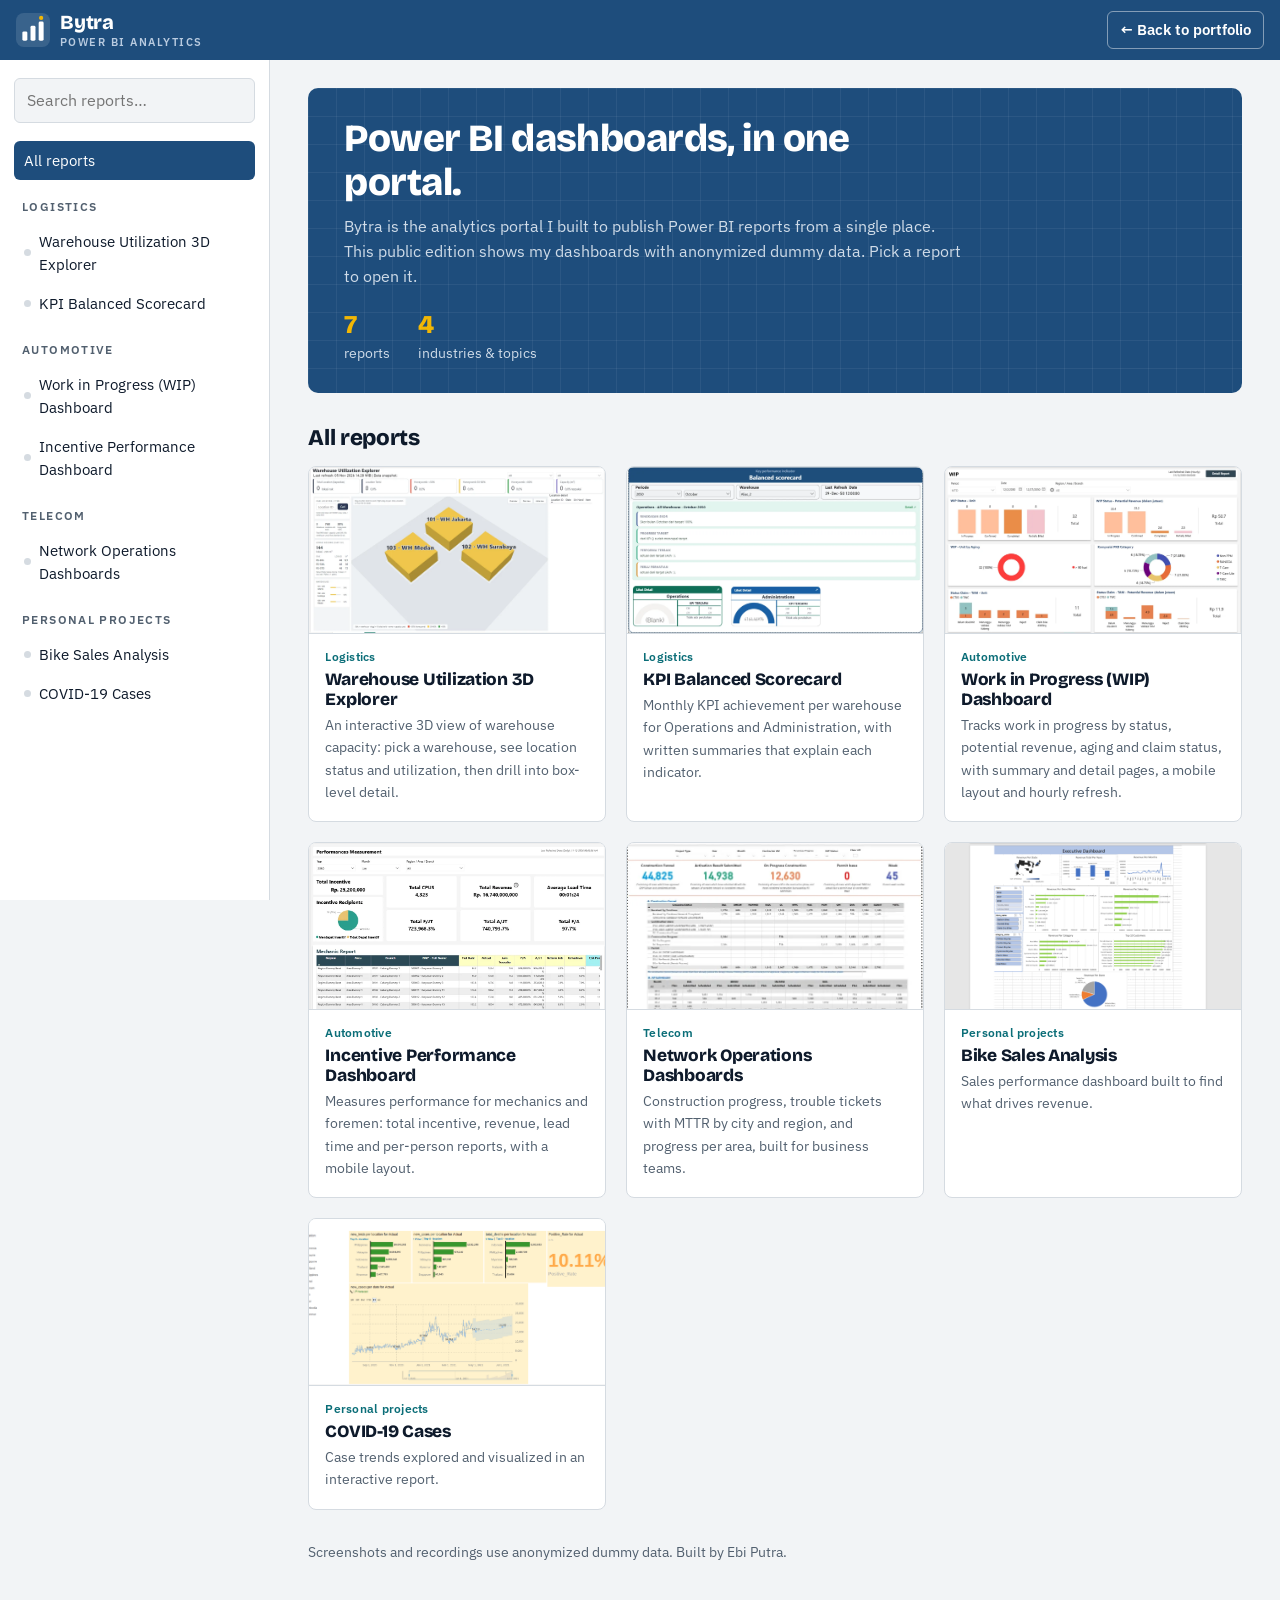
==== portal/index.html @ 628c8046 "Add Bytra Power BI Portal page and link it from the portfolio Static report portal at portal/ with a" ====
<!doctype html>
<html lang="en">
<head>
<meta charset="utf-8">
<meta name="viewport" content="width=device-width, initial-scale=1">
<title>Bytra – Power BI Portal</title>
<meta name="description" content="Bytra: a Power BI analytics portal with Ebi Putra's dashboards in one place.">
<link rel="canonical" href="https://ebiputra17.github.io/bytra17/portal/">
<meta property="og:type" content="website">
<meta property="og:title" content="Bytra – Power BI Portal by Ebi Putra">
<meta property="og:description" content="Browse Power BI dashboards: logistics, automotive, telecom and personal analysis projects.">
<meta property="og:url" content="https://ebiputra17.github.io/bytra17/portal/">
<meta property="og:image" content="https://ebiputra17.github.io/bytra17/assets/work/kag-whs-explorer.webp">
<link rel="icon" type="image/svg+xml" href="favicon.svg">
<link rel="preconnect" href="https://fonts.googleapis.com">
<link rel="preconnect" href="https://fonts.gstatic.com" crossorigin>
<link href="https://fonts.googleapis.com/css2?family=Bricolage+Grotesque:opsz,wght@12..96,600;12..96,800&family=IBM+Plex+Sans:wght@400;500;600&display=swap" rel="stylesheet">
<style>
:root{
  --navy:#1e4d7c; --navy-d:#163a5e; --gold:#f2b705;
  --bg:#F2F4F6; --surface:#fff; --ink:#0E1A2B; --muted:#52606F; --line:#D5DBE1; --teal:#0B6E78;
  --display:"Bricolage Grotesque","Segoe UI",Arial,sans-serif;
  --body:"IBM Plex Sans","Segoe UI",Arial,sans-serif;
}
*{box-sizing:border-box;margin:0}
body{background:var(--bg);color:var(--ink);font:400 16px/1.55 var(--body);-webkit-font-smoothing:antialiased}
a{color:inherit}
button{font:inherit;color:inherit}
:focus-visible{outline:3px solid var(--gold);outline-offset:2px}
h1,h2,h3{font-family:var(--display);line-height:1.15;letter-spacing:-.015em}

/* top bar */
.top{position:sticky;top:0;z-index:10;background:var(--navy);color:#fff;height:60px;display:flex;align-items:center;gap:12px;padding:0 16px}
.brand{display:flex;align-items:center;gap:10px;text-decoration:none}
.brand svg{width:34px;height:34px;flex:none}
.brand b{font:800 1.25rem var(--display);letter-spacing:-.01em}
.brand small{display:block;font-size:.66rem;letter-spacing:.14em;color:#b9cbe0;font-weight:600;margin-top:-2px}
.top .sp{flex:1}
.top a.back{color:#fff;text-decoration:none;font-weight:600;font-size:.92rem;padding:7px 12px;border:1.5px solid rgba(255,255,255,.45);border-radius:6px;white-space:nowrap}
.top a.back:hover{background:#fff;color:var(--navy)}
.menu{display:none;background:none;border:1.5px solid rgba(255,255,255,.45);border-radius:6px;padding:6px 10px;cursor:pointer;color:#fff}

/* layout */
.app{display:grid;grid-template-columns:270px 1fr;min-height:calc(100vh - 60px)}
aside{background:var(--surface);border-right:1px solid var(--line);padding:18px 14px;position:sticky;top:60px;height:calc(100vh - 60px);overflow:auto}
.search{width:100%;padding:9px 12px;border:1px solid var(--line);border-radius:6px;font:inherit;background:var(--bg)}
.search:focus{outline:2px solid var(--navy);outline-offset:0;background:#fff}
.group{margin-top:18px}
.group h4{font-size:.72rem;letter-spacing:.12em;text-transform:uppercase;color:var(--muted);font-weight:600;margin:0 8px 6px}
.nav-item{display:flex;align-items:center;gap:8px;width:100%;text-align:left;background:none;border:0;border-radius:6px;padding:8px 10px;cursor:pointer;font-size:.93rem;text-decoration:none}
.nav-item:hover{background:var(--bg)}
.nav-item[aria-current="page"]{background:var(--navy);color:#fff}
.nav-item .dot{width:7px;height:7px;border-radius:50%;background:var(--line);flex:none}
.nav-item .dot.live{background:var(--gold)}
.nav-item[aria-current="page"] .dot{background:var(--gold)}
.empty-list{color:var(--muted);font-size:.9rem;padding:12px 8px}
main{padding:28px clamp(16px,3vw,40px) 56px;min-width:0}

/* home */
.intro{background:var(--navy);color:#fff;border-radius:10px;padding:28px clamp(20px,3vw,36px);position:relative;overflow:hidden}
.intro::after{content:"";position:absolute;inset:0;background-image:linear-gradient(rgba(255,255,255,.06) 1px,transparent 1px),linear-gradient(90deg,rgba(255,255,255,.06) 1px,transparent 1px);background-size:28px 28px;pointer-events:none}
.intro h1{font-size:clamp(1.7rem,3.6vw,2.4rem);font-weight:800;max-width:22ch;position:relative}
.intro p{color:#cfdbe8;max-width:62ch;margin-top:10px;position:relative}
.stats{display:flex;gap:28px;flex-wrap:wrap;margin-top:20px;position:relative}
.stats strong{display:block;font:800 1.6rem var(--display);color:var(--gold)}
.stats span{font-size:.85rem;color:#cfdbe8}
.bar{display:flex;align-items:baseline;justify-content:space-between;gap:12px;margin:32px 0 16px;flex-wrap:wrap}
.bar h2{font-size:1.4rem;font-weight:800}
.bar span{color:var(--muted);font-size:.92rem}
.cards{display:grid;grid-template-columns:repeat(auto-fill,minmax(260px,1fr));gap:20px}
.card{background:var(--surface);border:1px solid var(--line);border-radius:8px;overflow:hidden;display:flex;flex-direction:column;text-decoration:none;transition:border-color .15s,transform .15s}
.card:hover{border-color:var(--navy);transform:translateY(-2px)}
.card img{width:100%;aspect-ratio:16/9;object-fit:cover;object-position:top;border-bottom:1px solid var(--line);background:var(--bg)}
.card div{padding:14px 16px 18px;display:flex;flex-direction:column;gap:4px}
.card h3{font-size:1.08rem;font-weight:800}
.card p{color:var(--muted);font-size:.9rem}
.chip{display:inline-flex;align-items:center;gap:6px;font-size:.75rem;font-weight:600;color:var(--teal);letter-spacing:.02em}
.chip.live::before{content:"";width:7px;height:7px;border-radius:50%;background:var(--gold)}

/* report view */
.crumb{font-size:.88rem;color:var(--muted);margin-bottom:10px}
.crumb a{color:var(--navy);font-weight:600;text-decoration:none}
.crumb a:hover{text-decoration:underline}
.head{display:flex;justify-content:space-between;gap:16px;align-items:flex-start;flex-wrap:wrap}
.head h1{font-size:clamp(1.6rem,3.2vw,2.2rem);font-weight:800}
.head p{color:var(--muted);max-width:70ch;margin-top:6px}
.badge{font-size:.78rem;font-weight:600;padding:5px 10px;border-radius:99px;background:#e6edf5;color:var(--navy);white-space:nowrap}
.badge.live{background:#fff4d1;color:#7a5b00}
.viewer{margin-top:20px;background:var(--surface);border:1.5px solid var(--ink);border-radius:8px;overflow:hidden}
.viewer .stage{aspect-ratio:16/9;background:#0b1624;display:block;width:100%}
.viewer iframe{border:0;width:100%;height:100%;display:block}
.viewer video{width:100%;height:100%;display:block;background:#000}
.viewer .shot{padding:0;border:0;width:100%;height:100%;cursor:zoom-in;background:var(--surface)}
.viewer .shot img{width:100%;height:100%;object-fit:contain;display:block}
.strip{display:flex;gap:8px;padding:10px;border-top:1px solid var(--line);overflow-x:auto;background:var(--bg)}
.strip button{flex:none;padding:0;border:2px solid transparent;border-radius:6px;background:var(--surface);cursor:pointer;overflow:hidden;display:flex;align-items:center;justify-content:center}
.strip button[aria-pressed="true"]{border-color:var(--navy)}
.strip img{display:block;height:58px;width:auto;max-width:130px;object-fit:cover}
.strip .play{height:58px;width:96px;font-size:.78rem;font-weight:600;color:#fff;background:var(--navy)}
.meta{display:grid;grid-template-columns:repeat(auto-fit,minmax(220px,1fr));gap:16px;margin-top:20px}
.meta div{background:var(--surface);border:1px solid var(--line);border-radius:8px;padding:14px 16px}
.meta dt{font-size:.72rem;letter-spacing:.12em;text-transform:uppercase;color:var(--muted);font-weight:600}
.meta dd{margin:4px 0 0}
.points{margin-top:20px;background:var(--surface);border:1px solid var(--line);border-radius:8px;padding:16px 20px}
.points h3{font-size:1rem;font-weight:800;margin-bottom:6px}
.points ul{padding-left:18px;color:var(--muted)}
.points li+li{margin-top:4px}
.pager{display:flex;justify-content:space-between;gap:12px;margin-top:28px;flex-wrap:wrap}
.pager a{font-weight:600;text-decoration:none;color:var(--navy);padding:9px 14px;border:1.5px solid var(--navy);border-radius:6px}
.pager a:hover{background:var(--navy);color:#fff}
.note{margin-top:32px;font-size:.85rem;color:var(--muted)}

dialog{border:0;background:transparent;padding:0;max-width:none;max-height:none}
dialog::backdrop{background:rgba(14,26,43,.88)}
dialog img{display:block;max-width:94vw;max-height:92vh;border-radius:6px;background:#fff;cursor:zoom-out}

@media(max-width:860px){
  .menu{display:inline-block}
  .app{grid-template-columns:1fr}
  aside{position:fixed;top:60px;left:0;bottom:0;width:min(300px,86vw);height:auto;z-index:9;transform:translateX(-100%);transition:transform .2s;box-shadow:0 10px 30px rgba(0,0,0,.2)}
  body.open aside{transform:none}
  .top a.back span{display:none}
}
@media(prefers-reduced-motion:reduce){*{transition:none!important}}
</style>
</head>
<body>

<header class="top">
  <button class="menu" type="button" aria-controls="sidebar" aria-expanded="false" aria-label="Show report list">☰</button>
  <a class="brand" href="#">
    <svg viewBox="0 0 48 48" aria-hidden="true"><rect width="48" height="48" rx="11" fill="#fff" fill-opacity=".12"/><g fill="#fff"><rect x="9" y="26" width="7" height="13" rx="2"/><rect x="20.5" y="18" width="7" height="21" rx="2"/><rect x="32" y="12" width="7" height="27" rx="2"/></g><circle cx="35.5" cy="7" r="3" fill="#f2b705"/></svg>
    <span><b>Bytra</b><small>POWER BI ANALYTICS</small></span>
  </a>
  <div class="sp"></div>
  <a class="back" href="../">← <span>Back to </span>portfolio</a>
</header>

<div class="app">
  <aside id="sidebar" aria-label="Reports">
    <input class="search" type="search" placeholder="Search reports…" aria-label="Search reports">
    <div id="nav"></div>
  </aside>
  <main id="main" tabindex="-1"></main>
</div>

<dialog id="lb"><img alt=""></dialog>

<script>
/*
  Report list. To add a report: copy one object and fill it in.
  - embedUrl: the "Publish to web" link from Power BI (File > Embed report > Publish to web).
    If it is filled in, the live interactive report is shown. If it is empty, screenshots/video are shown.
    Only publish reports that use dummy or public data: Publish to web makes the report public.
  - video / images: paths relative to this page.
*/
var REPORTS = [
  {
    id: "warehouse-3d",
    title: "Warehouse Utilization 3D Explorer",
    category: "Logistics",
    summary: "An interactive 3D view of warehouse capacity: pick a warehouse, see location status and utilization, then drill into box-level detail.",
    points: ["3D rack and bin map coloured by utilization", "Drill-through from warehouse to location to box", "Used daily by warehouse supervisors"],
    sources: "Online spreadsheets, SQL Server, SAP, text files, GP",
    etl: "SSIS, M Query, Python, Dataflow, Microsoft Fabric",
    visual: "Power BI, embedded in a web portal",
    embedUrl: "",
    video: "../assets/work/kag-whs.mp4",
    images: ["../assets/work/kag-whs-explorer.webp", "../assets/work/kag-whs-detail.webp"]
  },
  {
    id: "kpi-scorecard",
    title: "KPI Balanced Scorecard",
    category: "Logistics",
    summary: "Monthly KPI achievement per warehouse for Operations and Administration, with written summaries that explain each indicator.",
    points: ["Scorecard per warehouse and department", "Narrative pages that explain every KPI", "Monthly trend versus target"],
    sources: "Online spreadsheets, SQL Server, SAP, text files, GP",
    etl: "SSIS, M Query, Python, Dataflow, Microsoft Fabric",
    visual: "Power BI, embedded in a web portal",
    embedUrl: "",
    video: "",
    images: ["../assets/work/kag-kpi-home.webp", "../assets/work/kag-kpi-summary.webp", "../assets/work/kag-kpi-narrative-1.webp", "../assets/work/kag-kpi-narrative-2.webp"]
  },
  {
    id: "wip-dashboard",
    title: "Work in Progress (WIP) Dashboard",
    category: "Automotive",
    summary: "Tracks work in progress by status, potential revenue, aging and claim status, with summary and detail pages, a mobile layout and hourly refresh.",
    points: ["Aging buckets and claim status", "Potential revenue per branch", "Separate mobile layout, hourly refresh"],
    sources: "Online spreadsheets, SQL Server, SAP",
    etl: "SSIS, M Query, Python",
    visual: "Power BI, embedded in a web page",
    embedUrl: "",
    video: "../assets/work/astra-wip.mp4",
    images: ["../assets/work/astra-wip-summary.webp", "../assets/work/astra-wip-detail.webp", "../assets/work/astra-wip-mobile-summary.webp", "../assets/work/astra-wip-mobile-detail.webp"]
  },
  {
    id: "incentive-performance",
    title: "Incentive Performance Dashboard",
    category: "Automotive",
    summary: "Measures performance for mechanics and foremen: total incentive, revenue, lead time and per-person reports, with a mobile layout.",
    points: ["Incentive and revenue per mechanic", "Lead time analysis", "Per-person report pages"],
    sources: "Online spreadsheets, SQL Server, SAP",
    etl: "SSIS, M Query, Python",
    visual: "Power BI, embedded in a web page",
    embedUrl: "",
    video: "../assets/work/astra-incentive.mp4",
    images: ["../assets/work/astra-incentive-main.webp", "../assets/work/astra-incentive-detail.webp", "../assets/work/astra-incentive-mobile.webp"]
  },
  {
    id: "network-operations",
    title: "Network Operations Dashboards",
    category: "Telecom",
    summary: "Construction progress, trouble tickets with MTTR by city and region, and progress per area, built for business teams.",
    points: ["Construction progress tracking", "Trouble tickets and MTTR by city and region", "Progress detail per area"],
    sources: "Online spreadsheets, SQL Server",
    etl: "SSIS, M Query",
    visual: "Power BI, embedded in a web page",
    embedUrl: "",
    video: "../assets/work/ln-dashboards.mp4",
    images: ["../assets/work/ln-construction.webp", "../assets/work/ln-trouble-ticket.webp", "../assets/work/ln-detail-area.webp"]
  },
  {
    id: "bike-sales",
    title: "Bike Sales Analysis",
    category: "Personal projects",
    summary: "Sales performance dashboard built to find what drives revenue.",
    points: ["Revenue by product, region and customer segment"],
    sources: "Public dataset",
    etl: "Power Query",
    visual: "Power BI",
    embedUrl: "",
    video: "",
    images: ["../assets/images/bike.png"]
  },
  {
    id: "covid-19",
    title: "COVID-19 Cases",
    category: "Personal projects",
    summary: "Case trends explored and visualized in an interactive report.",
    points: ["Case trends over time and by region"],
    sources: "Public dataset",
    etl: "Power Query",
    visual: "Power BI",
    embedUrl: "",
    video: "",
    images: ["../assets/images/covid.png"]
  }
];

(function () {
  var main = document.getElementById('main'),
      nav = document.getElementById('nav'),
      search = document.querySelector('.search'),
      menu = document.querySelector('.menu'),
      lb = document.getElementById('lb'), lbImg = lb.querySelector('img');

  function esc(s) { return String(s).replace(/[&<>"']/g, function (c) { return {'&':'&amp;','<':'&lt;','>':'&gt;','"':'&quot;',"'":'&#39;'}[c]; }); }
  function thumb(r) { return r.images[0] || ''; }
  function isLive(r) { return /^https:\/\/app\.powerbi\.com\//.test(r.embedUrl || ''); }
  function categories(list) {
    var out = [];
    list.forEach(function (r) { if (out.indexOf(r.category) < 0) out.push(r.category); });
    return out;
  }

  function renderNav(current) {
    var q = search.value.trim().toLowerCase();
    var list = REPORTS.filter(function (r) {
      return !q || (r.title + ' ' + r.category + ' ' + r.summary).toLowerCase().indexOf(q) >= 0;
    });
    var html = '<div class="group"><a class="nav-item" href="#"' + (current ? '' : ' aria-current="page"') + '>All reports</a></div>';
    categories(list).forEach(function (c) {
      html += '<div class="group"><h4>' + esc(c) + '</h4>';
      list.filter(function (r) { return r.category === c; }).forEach(function (r) {
        html += '<a class="nav-item" href="#' + esc(r.id) + '"' + (current === r.id ? ' aria-current="page"' : '') + '>' +
                '<span class="dot' + (isLive(r) ? ' live' : '') + '"></span>' + esc(r.title) + '</a>';
      });
      html += '</div>';
    });
    if (!list.length) html += '<p class="empty-list">No reports match “' + esc(search.value) + '”.</p>';
    nav.innerHTML = html;
  }

  function renderHome() {
    var live = REPORTS.filter(isLive).length;
    var html =
      '<section class="intro">' +
        '<h1>Power BI dashboards, in one portal.</h1>' +
        '<p>Bytra is the analytics portal I built to publish Power BI reports from a single place. This public edition shows my dashboards with anonymized dummy data. Pick a report to open it.</p>' +
        '<div class="stats">' +
          '<div><strong>' + REPORTS.length + '</strong><span>reports</span></div>' +
          '<div><strong>' + categories(REPORTS).length + '</strong><span>industries &amp; topics</span></div>' +
          (live ? '<div><strong>' + live + '</strong><span>live interactive</span></div>' : '') +
        '</div>' +
      '</section>' +
      '<div class="bar"><h2>All reports</h2>' + (live ? '<span>Yellow dot = live interactive report</span>' : '') + '</div>' +
      '<div class="cards">' +
      REPORTS.map(function (r) {
        return '<a class="card" href="#' + esc(r.id) + '">' +
          '<img src="' + esc(thumb(r)) + '" alt="" loading="lazy">' +
          '<div><span class="chip' + (isLive(r) ? ' live' : '') + '">' + esc(r.category) + '</span>' +
          '<h3>' + esc(r.title) + '</h3><p>' + esc(r.summary) + '</p></div></a>';
      }).join('') +
      '</div>' +
      '<p class="note">Screenshots and recordings use anonymized dummy data. Built by Ebi Putra.</p>';
    main.innerHTML = html;
    document.title = 'Bytra – Power BI Portal';
  }

  function stageFor(r, item) {
    if (item.type === 'embed') return '<iframe title="' + esc(r.title) + '" src="' + esc(r.embedUrl) + '" allowfullscreen loading="lazy"></iframe>';
    if (item.type === 'video') return '<video controls playsinline preload="metadata" poster="' + esc(thumb(r)) + '"><source src="' + esc(r.video) + '" type="video/mp4"></video>';
    return '<button type="button" class="shot" data-full="' + esc(item.src) + '" aria-label="Enlarge screenshot"><img src="' + esc(item.src) + '" alt="' + esc(r.title) + ' screenshot"></button>';
  }

  function renderReport(r) {
    var items = [];
    if (isLive(r)) items.push({ type: 'embed' });
    if (r.video) items.push({ type: 'video' });
    r.images.forEach(function (src) { items.push({ type: 'image', src: src }); });

    var idx = REPORTS.indexOf(r),
        prev = REPORTS[(idx - 1 + REPORTS.length) % REPORTS.length],
        next = REPORTS[(idx + 1) % REPORTS.length];

    var strip = items.length > 1 ? '<div class="strip">' + items.map(function (it, i) {
      var inner = it.type === 'image' ? '<img src="' + esc(it.src) + '" alt="" loading="lazy">'
                : '<span class="play">' + (it.type === 'embed' ? 'Live report' : '▶ Recording') + '</span>';
      return '<button type="button" data-i="' + i + '" aria-pressed="' + (i === 0) + '" aria-label="Show item ' + (i + 1) + '">' + inner + '</button>';
    }).join('') + '</div>' : '';

    main.innerHTML =
      '<p class="crumb"><a href="#">All reports</a> / ' + esc(r.category) + '</p>' +
      '<div class="head"><div><h1>' + esc(r.title) + '</h1><p>' + esc(r.summary) + '</p></div>' +
      '<span class="badge' + (isLive(r) ? ' live' : '') + '">' + (isLive(r) ? 'Live interactive' : 'Screenshots & recording') + '</span></div>' +
      '<div class="viewer"><div class="stage">' + stageFor(r, items[0]) + '</div>' + strip + '</div>' +
      '<dl class="meta"><div><dt>Sources</dt><dd>' + esc(r.sources) + '</dd></div>' +
      '<div><dt>ETL</dt><dd>' + esc(r.etl) + '</dd></div>' +
      '<div><dt>Visual</dt><dd>' + esc(r.visual) + '</dd></div></dl>' +
      (r.points && r.points.length ? '<div class="points"><h3>Highlights</h3><ul>' + r.points.map(function (p) { return '<li>' + esc(p) + '</li>'; }).join('') + '</ul></div>' : '') +
      '<nav class="pager" aria-label="More reports"><a href="#' + esc(prev.id) + '">← ' + esc(prev.title) + '</a><a href="#' + esc(next.id) + '">' + esc(next.title) + ' →</a></nav>' +
      '<p class="note">Data shown is anonymized dummy data.</p>';

    var stage = main.querySelector('.stage');
    main.querySelectorAll('.strip button').forEach(function (b) {
      b.addEventListener('click', function () {
        stage.innerHTML = stageFor(r, items[+b.dataset.i]);
        main.querySelectorAll('.strip button').forEach(function (x) { x.setAttribute('aria-pressed', x === b); });
      });
    });
    document.title = r.title + ' – Bytra';
  }

  function route() {
    var id = decodeURIComponent(location.hash.slice(1));
    var r = REPORTS.filter(function (x) { return x.id === id; })[0];
    renderNav(r ? r.id : '');
    if (r) renderReport(r); else renderHome();
    document.body.classList.remove('open');
    menu.setAttribute('aria-expanded', 'false');
    window.scrollTo(0, 0);
  }

  search.addEventListener('input', function () {
    var id = decodeURIComponent(location.hash.slice(1));
    renderNav(REPORTS.some(function (x) { return x.id === id; }) ? id : '');
  });
  menu.addEventListener('click', function () {
    var open = document.body.classList.toggle('open');
    menu.setAttribute('aria-expanded', String(open));
  });
  document.addEventListener('click', function (e) {
    var b = e.target.closest('[data-full]');
    if (b) { lbImg.src = b.dataset.full; lbImg.alt = b.getAttribute('aria-label') || ''; lb.showModal(); return; }
    if (e.target === lb || e.target === lbImg) lb.close();
  });
  window.addEventListener('hashchange', route);
  route();
})();
</script>
</body>
</html>
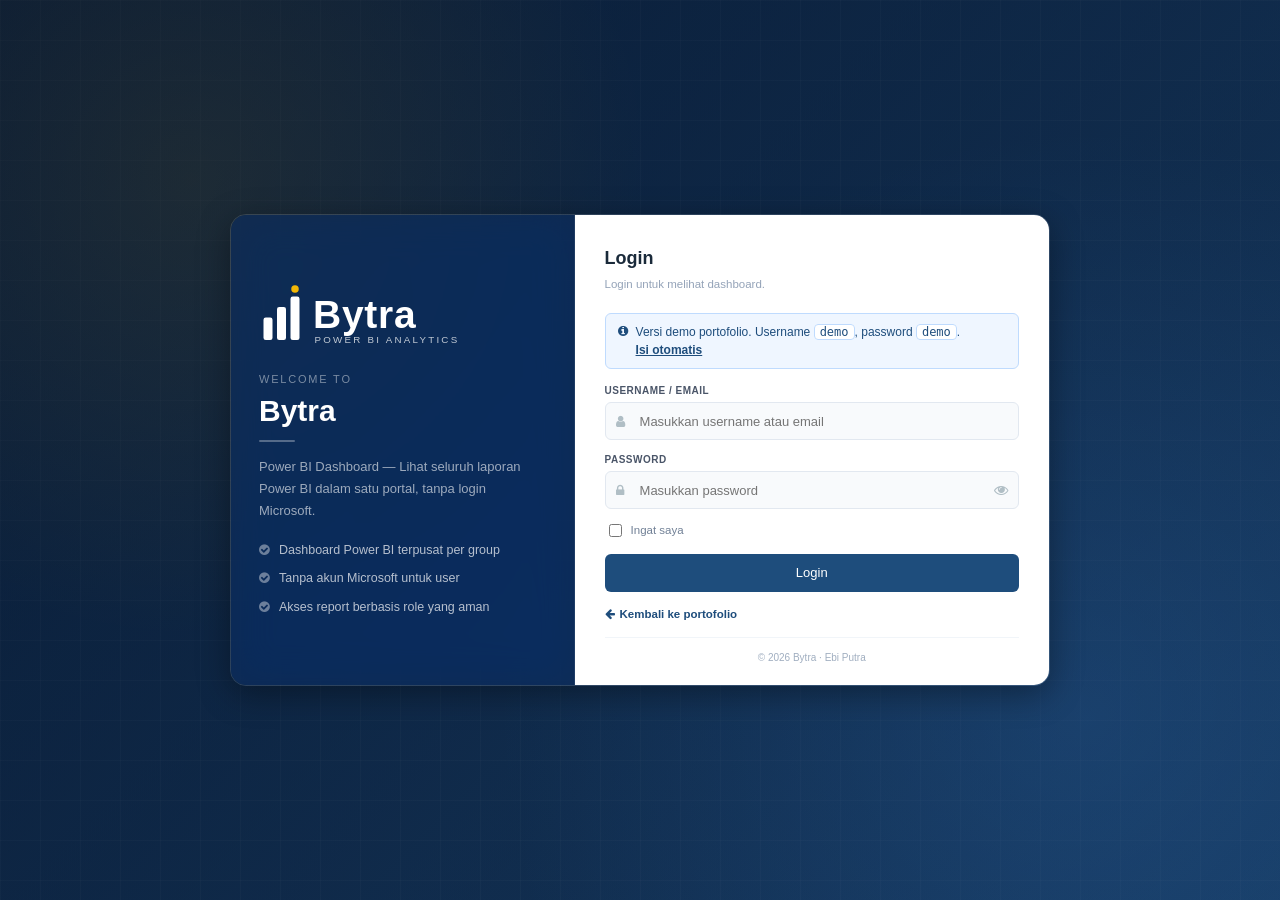
==== commit 01a66711: "Rebuild Power BI portal as a static demo of the Bytra app The portal now mirrors the real app: a log" ====
--- a/portal/index.html
+++ b/portal/index.html
@@ -1,381 +1,621 @@
 <!doctype html>
-<html lang="en">
+<html lang="id">
 <head>
 <meta charset="utf-8">
 <meta name="viewport" content="width=device-width, initial-scale=1">
 <title>Bytra – Power BI Portal</title>
-<meta name="description" content="Bytra: a Power BI analytics portal with Ebi Putra's dashboards in one place.">
+<meta name="description" content="Bytra: portal Power BI karya Ebi Putra. Versi demo statis dengan login demo dan data dummy.">
 <link rel="canonical" href="https://ebiputra17.github.io/bytra17/portal/">
 <meta property="og:type" content="website">
 <meta property="og:title" content="Bytra – Power BI Portal by Ebi Putra">
-<meta property="og:description" content="Browse Power BI dashboards: logistics, automotive, telecom and personal analysis projects.">
+<meta property="og:description" content="Demo portal Power BI: login, pilih Group Report, lalu buka dashboard.">
 <meta property="og:url" content="https://ebiputra17.github.io/bytra17/portal/">
 <meta property="og:image" content="https://ebiputra17.github.io/bytra17/assets/work/kag-whs-explorer.webp">
+<meta name="robots" content="index,follow">
 <link rel="icon" type="image/svg+xml" href="favicon.svg">
-<link rel="preconnect" href="https://fonts.googleapis.com">
-<link rel="preconnect" href="https://fonts.gstatic.com" crossorigin>
-<link href="https://fonts.googleapis.com/css2?family=Bricolage+Grotesque:opsz,wght@12..96,600;12..96,800&family=IBM+Plex+Sans:wght@400;500;600&display=swap" rel="stylesheet">
+<link rel="stylesheet" href="https://cdnjs.cloudflare.com/ajax/libs/font-awesome/4.7.0/css/font-awesome.min.css">
 <style>
 :root{
-  --navy:#1e4d7c; --navy-d:#163a5e; --gold:#f2b705;
-  --bg:#F2F4F6; --surface:#fff; --ink:#0E1A2B; --muted:#52606F; --line:#D5DBE1; --teal:#0B6E78;
-  --display:"Bricolage Grotesque","Segoe UI",Arial,sans-serif;
-  --body:"IBM Plex Sans","Segoe UI",Arial,sans-serif;
+  --blue:#1e4d7c; --blue-d:#163a5e; --blue-soft:#e4f0fb; --gold:#f2b705;
+  --line:#d5dce2; --text:#1c2a36; --muted:#6b7a89; --bg:#ecf0f5;
+  --font:"Segoe UI","Helvetica Neue",Arial,sans-serif;
 }
-*{box-sizing:border-box;margin:0}
-body{background:var(--bg);color:var(--ink);font:400 16px/1.55 var(--body);-webkit-font-smoothing:antialiased}
-a{color:inherit}
-button{font:inherit;color:inherit}
-:focus-visible{outline:3px solid var(--gold);outline-offset:2px}
-h1,h2,h3{font-family:var(--display);line-height:1.15;letter-spacing:-.015em}
-
-/* top bar */
-.top{position:sticky;top:0;z-index:10;background:var(--navy);color:#fff;height:60px;display:flex;align-items:center;gap:12px;padding:0 16px}
-.brand{display:flex;align-items:center;gap:10px;text-decoration:none}
-.brand svg{width:34px;height:34px;flex:none}
-.brand b{font:800 1.25rem var(--display);letter-spacing:-.01em}
-.brand small{display:block;font-size:.66rem;letter-spacing:.14em;color:#b9cbe0;font-weight:600;margin-top:-2px}
-.top .sp{flex:1}
-.top a.back{color:#fff;text-decoration:none;font-weight:600;font-size:.92rem;padding:7px 12px;border:1.5px solid rgba(255,255,255,.45);border-radius:6px;white-space:nowrap}
-.top a.back:hover{background:#fff;color:var(--navy)}
-.menu{display:none;background:none;border:1.5px solid rgba(255,255,255,.45);border-radius:6px;padding:6px 10px;cursor:pointer;color:#fff}
-
-/* layout */
-.app{display:grid;grid-template-columns:270px 1fr;min-height:calc(100vh - 60px)}
-aside{background:var(--surface);border-right:1px solid var(--line);padding:18px 14px;position:sticky;top:60px;height:calc(100vh - 60px);overflow:auto}
-.search{width:100%;padding:9px 12px;border:1px solid var(--line);border-radius:6px;font:inherit;background:var(--bg)}
-.search:focus{outline:2px solid var(--navy);outline-offset:0;background:#fff}
-.group{margin-top:18px}
-.group h4{font-size:.72rem;letter-spacing:.12em;text-transform:uppercase;color:var(--muted);font-weight:600;margin:0 8px 6px}
-.nav-item{display:flex;align-items:center;gap:8px;width:100%;text-align:left;background:none;border:0;border-radius:6px;padding:8px 10px;cursor:pointer;font-size:.93rem;text-decoration:none}
-.nav-item:hover{background:var(--bg)}
-.nav-item[aria-current="page"]{background:var(--navy);color:#fff}
-.nav-item .dot{width:7px;height:7px;border-radius:50%;background:var(--line);flex:none}
-.nav-item .dot.live{background:var(--gold)}
-.nav-item[aria-current="page"] .dot{background:var(--gold)}
-.empty-list{color:var(--muted);font-size:.9rem;padding:12px 8px}
-main{padding:28px clamp(16px,3vw,40px) 56px;min-width:0}
-
-/* home */
-.intro{background:var(--navy);color:#fff;border-radius:10px;padding:28px clamp(20px,3vw,36px);position:relative;overflow:hidden}
-.intro::after{content:"";position:absolute;inset:0;background-image:linear-gradient(rgba(255,255,255,.06) 1px,transparent 1px),linear-gradient(90deg,rgba(255,255,255,.06) 1px,transparent 1px);background-size:28px 28px;pointer-events:none}
-.intro h1{font-size:clamp(1.7rem,3.6vw,2.4rem);font-weight:800;max-width:22ch;position:relative}
-.intro p{color:#cfdbe8;max-width:62ch;margin-top:10px;position:relative}
-.stats{display:flex;gap:28px;flex-wrap:wrap;margin-top:20px;position:relative}
-.stats strong{display:block;font:800 1.6rem var(--display);color:var(--gold)}
-.stats span{font-size:.85rem;color:#cfdbe8}
-.bar{display:flex;align-items:baseline;justify-content:space-between;gap:12px;margin:32px 0 16px;flex-wrap:wrap}
-.bar h2{font-size:1.4rem;font-weight:800}
-.bar span{color:var(--muted);font-size:.92rem}
-.cards{display:grid;grid-template-columns:repeat(auto-fill,minmax(260px,1fr));gap:20px}
-.card{background:var(--surface);border:1px solid var(--line);border-radius:8px;overflow:hidden;display:flex;flex-direction:column;text-decoration:none;transition:border-color .15s,transform .15s}
-.card:hover{border-color:var(--navy);transform:translateY(-2px)}
-.card img{width:100%;aspect-ratio:16/9;object-fit:cover;object-position:top;border-bottom:1px solid var(--line);background:var(--bg)}
-.card div{padding:14px 16px 18px;display:flex;flex-direction:column;gap:4px}
-.card h3{font-size:1.08rem;font-weight:800}
-.card p{color:var(--muted);font-size:.9rem}
-.chip{display:inline-flex;align-items:center;gap:6px;font-size:.75rem;font-weight:600;color:var(--teal);letter-spacing:.02em}
-.chip.live::before{content:"";width:7px;height:7px;border-radius:50%;background:var(--gold)}
-
-/* report view */
-.crumb{font-size:.88rem;color:var(--muted);margin-bottom:10px}
-.crumb a{color:var(--navy);font-weight:600;text-decoration:none}
-.crumb a:hover{text-decoration:underline}
-.head{display:flex;justify-content:space-between;gap:16px;align-items:flex-start;flex-wrap:wrap}
-.head h1{font-size:clamp(1.6rem,3.2vw,2.2rem);font-weight:800}
-.head p{color:var(--muted);max-width:70ch;margin-top:6px}
-.badge{font-size:.78rem;font-weight:600;padding:5px 10px;border-radius:99px;background:#e6edf5;color:var(--navy);white-space:nowrap}
-.badge.live{background:#fff4d1;color:#7a5b00}
-.viewer{margin-top:20px;background:var(--surface);border:1.5px solid var(--ink);border-radius:8px;overflow:hidden}
-.viewer .stage{aspect-ratio:16/9;background:#0b1624;display:block;width:100%}
-.viewer iframe{border:0;width:100%;height:100%;display:block}
-.viewer video{width:100%;height:100%;display:block;background:#000}
-.viewer .shot{padding:0;border:0;width:100%;height:100%;cursor:zoom-in;background:var(--surface)}
-.viewer .shot img{width:100%;height:100%;object-fit:contain;display:block}
-.strip{display:flex;gap:8px;padding:10px;border-top:1px solid var(--line);overflow-x:auto;background:var(--bg)}
-.strip button{flex:none;padding:0;border:2px solid transparent;border-radius:6px;background:var(--surface);cursor:pointer;overflow:hidden;display:flex;align-items:center;justify-content:center}
-.strip button[aria-pressed="true"]{border-color:var(--navy)}
-.strip img{display:block;height:58px;width:auto;max-width:130px;object-fit:cover}
-.strip .play{height:58px;width:96px;font-size:.78rem;font-weight:600;color:#fff;background:var(--navy)}
-.meta{display:grid;grid-template-columns:repeat(auto-fit,minmax(220px,1fr));gap:16px;margin-top:20px}
-.meta div{background:var(--surface);border:1px solid var(--line);border-radius:8px;padding:14px 16px}
-.meta dt{font-size:.72rem;letter-spacing:.12em;text-transform:uppercase;color:var(--muted);font-weight:600}
-.meta dd{margin:4px 0 0}
-.points{margin-top:20px;background:var(--surface);border:1px solid var(--line);border-radius:8px;padding:16px 20px}
-.points h3{font-size:1rem;font-weight:800;margin-bottom:6px}
-.points ul{padding-left:18px;color:var(--muted)}
-.points li+li{margin-top:4px}
-.pager{display:flex;justify-content:space-between;gap:12px;margin-top:28px;flex-wrap:wrap}
-.pager a{font-weight:600;text-decoration:none;color:var(--navy);padding:9px 14px;border:1.5px solid var(--navy);border-radius:6px}
-.pager a:hover{background:var(--navy);color:#fff}
-.note{margin-top:32px;font-size:.85rem;color:var(--muted)}
+*{box-sizing:border-box}
+html,body{margin:0;height:100%}
+body{font:14px/1.5 var(--font);color:var(--text);background:var(--bg);-webkit-font-smoothing:antialiased}
+a{color:var(--blue)}
+button,input,select{font:inherit;color:inherit}
+:focus-visible{outline:2px solid var(--gold);outline-offset:2px}
+[hidden]{display:none!important}
+
+/* ================= LOGIN (sama dengan GuestLayout aplikasi) ================= */
+.gl-page{position:relative;min-height:100vh;display:flex;align-items:center;justify-content:center;padding:24px 16px;
+  background-color:#0d2a4a;
+  background-image:radial-gradient(circle at 15% 20%,rgba(242,183,5,.18) 0,transparent 35%),radial-gradient(circle at 85% 80%,rgba(56,132,214,.35) 0,transparent 45%),linear-gradient(rgba(255,255,255,.04) 1px,transparent 1px),linear-gradient(90deg,rgba(255,255,255,.04) 1px,transparent 1px),linear-gradient(135deg,#0b2440 0%,#1e4d7c 100%);
+  background-size:auto,auto,40px 40px,40px 40px,auto}
+.gl-page::before{content:"";position:absolute;inset:0;background:linear-gradient(135deg,rgba(8,22,46,.6),rgba(8,22,46,.35))}
+.gl-card{position:relative;display:flex;width:100%;max-width:820px;min-height:460px;border-radius:16px;overflow:hidden;box-shadow:0 8px 32px rgba(0,0,0,.35);border:1px solid rgba(255,255,255,.13)}
+.gl-left{flex:0 0 42%;background:rgba(15,45,90,.7);backdrop-filter:blur(20px) saturate(180%);-webkit-backdrop-filter:blur(20px) saturate(180%);padding:32px 28px;display:flex;flex-direction:column;justify-content:center;gap:22px;border-right:1px solid rgba(255,255,255,.08);color:#fff}
+.gl-logo{width:240px;max-width:100%;height:auto;display:block}
+.gl-eyebrow{font-size:11px;color:rgba(255,255,255,.45);text-transform:uppercase;letter-spacing:1.8px;font-weight:500;margin:0 0 6px}
+.gl-title{font-size:30px;font-weight:700;line-height:1.15;margin:0 0 12px}
+.gl-divider{width:36px;height:2px;background:rgba(255,255,255,.3);border-radius:2px;margin:0 0 14px}
+.gl-desc{font-size:13px;color:rgba(255,255,255,.6);line-height:1.7;margin:0 0 18px}
+.gl-features{list-style:none;padding:0;margin:0;display:flex;flex-direction:column;gap:10px}
+.gl-features li{display:flex;align-items:center;gap:9px;font-size:12.5px;color:rgba(255,255,255,.7)}
+.gl-features .fa{color:rgba(255,255,255,.4)}
+.gl-right{flex:1;background:#fff;padding:30px 30px 20px;display:flex;flex-direction:column}
+.gl-right-inner{flex:1;display:flex;flex-direction:column;justify-content:center}
+.gl-form-title{font-size:18px;font-weight:600;color:#1a2a3a;margin:0 0 4px}
+.gl-form-subtitle{font-size:11.5px;color:#94a3b8;margin:0 0 20px}
+.gl-demo{display:flex;gap:8px;align-items:flex-start;background:#eff6ff;border:1px solid #bfdbfe;color:var(--blue);border-radius:6px;padding:9px 12px;font-size:12px;margin-bottom:14px}
+.gl-demo code{background:#fff;border:1px solid #bfdbfe;border-radius:4px;padding:0 5px;font-size:12px}
+.gl-demo button{background:none;border:0;padding:0;color:var(--blue);font-weight:600;text-decoration:underline;cursor:pointer;font-size:12px}
+.gl-field{margin-bottom:12px}
+.gl-field>label{display:block;font-size:10px;font-weight:600;color:#4a5568;margin-bottom:4px;letter-spacing:.5px;text-transform:uppercase}
+.gl-input-wrap{position:relative}
+.gl-input-wrap>.fa{position:absolute;left:11px;top:50%;transform:translateY(-50%);font-size:13px;color:#b0bec5;pointer-events:none}
+.gl-input-wrap input{height:38px;width:100%;padding:0 36px 0 34px;font-size:13px;border:1px solid #e2e8f0;border-radius:6px;background:#f8fafc;color:#2d3748}
+.gl-input-wrap input:focus{border-color:var(--blue);background:#fff;box-shadow:0 0 0 3px rgba(30,77,124,.1);outline:none}
+.gl-has-error input{border-color:#e53e3e;background:#fff5f5}
+.gl-pw-toggle{position:absolute;right:3px;top:3px;bottom:3px;background:none;border:0;padding:0 8px;cursor:pointer;color:#b0bec5}
+.gl-pw-toggle:hover{color:#718096}
+.gl-error{font-size:11.5px;color:#e53e3e;margin:-4px 0 10px}
+.gl-row-opts{display:flex;align-items:center;justify-content:space-between;margin-bottom:14px;font-size:11.5px;color:#718096}
+.gl-row-opts label{display:flex;align-items:center;gap:6px;cursor:pointer}
+.gl-btn{display:flex;align-items:center;justify-content:center;gap:8px;width:100%;height:38px;background:var(--blue);color:#fff;border:0;border-radius:6px;font-size:13px;font-weight:500;cursor:pointer}
+.gl-btn:hover{background:#1a4268}
+.gl-btn:disabled{opacity:.65;cursor:wait}
+.gl-back{display:inline-flex;align-items:center;gap:5px;margin-top:14px;font-size:11.5px;font-weight:600;text-decoration:none}
+.gl-back:hover{text-decoration:underline}
+.gl-footer{padding-top:12px;border-top:1px solid #f1f5f9;text-align:center;margin-top:14px;font-size:10px;color:#a0aec0}
+@media(max-width:580px){
+  .gl-card{flex-direction:column}
+  .gl-left{flex:none;padding:22px 20px;gap:14px}
+  .gl-desc,.gl-features{display:none}
+  .gl-right{padding:22px 20px 16px}
+}
+
+/* ================= APP (AdminLTE 2, skin Bytra) ================= */
+.main-header{position:fixed;top:0;left:0;right:0;height:50px;display:flex;z-index:30;background:var(--blue);color:#fff}
+.logo{width:240px;flex:none;display:flex;align-items:center;justify-content:center;gap:8px;color:#fff;text-decoration:none;font-size:20px;background:var(--blue-d);transition:width .2s}
+.logo svg{width:26px;height:26px;flex:none}
+.logo .lg b{font-weight:700}
+.navbar{flex:1;display:flex;align-items:center;min-width:0}
+.sidebar-toggle{background:none;border:0;color:#fff;height:50px;padding:0 16px;cursor:pointer;font-size:16px}
+.sidebar-toggle:hover{background:rgba(0,0,0,.1)}
+.nav-demo{font-size:11px;font-weight:600;background:var(--gold);color:#3a2c00;border-radius:3px;padding:2px 7px;white-space:nowrap}
+.navbar .sp{flex:1}
+.nav-link{color:#fff;text-decoration:none;height:50px;display:flex;align-items:center;gap:7px;padding:0 14px;white-space:nowrap;background:none;border:0;cursor:pointer}
+.nav-link:hover{background:rgba(0,0,0,.1)}
+.user-menu{position:relative}
+.dropdown{position:absolute;right:0;top:50px;width:260px;background:#fff;color:var(--text);box-shadow:0 6px 18px rgba(0,0,0,.18);border-radius:0 0 4px 4px;overflow:hidden}
+.user-header{background:var(--blue);color:#fff;text-align:center;padding:18px 12px}
+.user-header .fa{font-size:56px;opacity:.9}
+.user-header p{margin:8px 0 0;font-size:15px}
+.user-header small{display:block;font-size:12px;opacity:.75}
+.user-footer{display:flex;justify-content:space-between;padding:10px;background:#f9f9f9}
+.btn{display:inline-flex;align-items:center;justify-content:center;gap:6px;height:30px;padding:0 10px;border:1px solid #ddd;background:#f4f4f4;color:#444;border-radius:3px;cursor:pointer;text-decoration:none;font-size:12px}
+.btn:hover{background:#e7e7e7}
+.btn:disabled{opacity:.5;cursor:not-allowed}
+.btn-primary{background:var(--blue);border-color:var(--blue-d);color:#fff}
+.btn-primary:hover{background:var(--blue-d)}
+
+.main-sidebar{position:fixed;top:50px;bottom:0;left:0;width:240px;background:var(--blue);color:#fff;overflow-y:auto;z-index:20;transition:transform .2s,width .2s}
+.user-panel{display:flex;gap:10px;align-items:center;padding:12px 14px}
+.user-panel svg{width:42px;height:42px;flex:none}
+.user-panel p{margin:0;font-weight:600}
+.user-panel small{color:rgba(255,255,255,.7);display:flex;align-items:center;gap:5px}
+.user-panel small::before{content:"";width:8px;height:8px;border-radius:50%;background:#3fbf5f}
+.menu-header{padding:10px 15px 6px;font-size:11px;letter-spacing:.06em;color:rgba(255,255,255,.55);background:rgba(0,0,0,.12)}
+.sidebar-menu{list-style:none;margin:0;padding:0}
+.sidebar-menu a{display:flex;align-items:center;gap:10px;padding:11px 15px;color:rgba(255,255,255,.85);text-decoration:none;border-left:3px solid transparent}
+.sidebar-menu a .fa{width:18px;text-align:center}
+.sidebar-menu a:hover{color:#fff;background:linear-gradient(90deg,rgba(74,159,216,.35),rgba(74,159,216,.25))}
+.sidebar-menu a[aria-current="page"]{color:#fff;background:linear-gradient(90deg,rgba(94,179,232,.3),rgba(94,179,232,.2));border-left-color:#5eb3e8}
+.sidebar-menu .lock{margin-left:auto;font-size:11px;opacity:.6}
+
+.content-wrapper{margin-left:240px;padding-top:50px;min-height:100vh;display:flex;flex-direction:column;transition:margin .2s}
+.content{flex:1;padding:6px 12px;min-height:0}
+.main-footer{background:#fff;border-top:1px solid #d2d6de;padding:12px 15px;font-size:13px;display:flex;justify-content:space-between;gap:10px;flex-wrap:wrap}
+.label{display:inline-block;font-size:11px;font-weight:700;padding:2px 6px;border-radius:3px;color:#fff;background:var(--blue)}
+.label-warning{background:#f39c12}
+
+@media(min-width:768px){
+  body.sidebar-collapse .main-sidebar{width:50px}
+  body.sidebar-collapse .logo{width:50px}
+  body.sidebar-collapse .logo .lg,
+  body.sidebar-collapse .user-panel div,
+  body.sidebar-collapse .menu-header,
+  body.sidebar-collapse .sidebar-menu span,
+  body.sidebar-collapse .sidebar-menu .lock{display:none}
+  body.sidebar-collapse .user-panel{padding:10px 4px;justify-content:center}
+  body.sidebar-collapse .user-panel svg{width:34px;height:34px}
+  body.sidebar-collapse .content-wrapper{margin-left:50px}
+}
+
+/* ================= DASHBOARD (sama dengan Dashboard.vue) ================= */
+.pbi-page{display:flex;flex-direction:column;height:calc(100vh - 50px - 47px);min-height:460px;margin:-6px -12px}
+.pbi-selectors{display:flex;align-items:flex-end;gap:22px;flex-wrap:wrap;padding:10px 16px 12px;background:#fff;border-bottom:1px solid var(--line);flex-shrink:0}
+.pbi-field label{display:block;margin:0 0 5px;font-size:13px;font-weight:600}
+.pbi-field select{min-width:190px;height:34px;border-radius:6px;border:1px solid #c3ccd4;padding:0 8px;background:#fff;cursor:pointer}
+.pbi-dash{flex:1;min-width:260px}
+.pbi-pillwrap{display:flex;align-items:center;gap:4px}
+.pbi-pills{display:flex;gap:8px;overflow-x:auto;min-width:0;scrollbar-width:none;padding:2px}
+.pbi-pills::-webkit-scrollbar{display:none}
+.pbi-pills button{white-space:nowrap;padding:6px 16px;font-size:13px;background:#fff;border:1px solid #9db4c9;border-radius:999px;cursor:pointer}
+.pbi-pills button:hover{background:#f3f7fb}
+.pbi-pills button.active{background:var(--blue-soft);border-color:var(--blue);color:var(--blue-d);font-weight:600}
+.pbi-actions{display:flex;gap:6px;margin-left:auto}
+.pbi-main{flex:1;min-height:0;min-width:0;position:relative;background:var(--bg);display:flex;flex-direction:column}
+.pbi-report{flex:1;min-height:0;position:relative;background:#0b1624}
+.pbi-report iframe{border:0;width:100%;height:100%;display:block;background:#fff}
+.pbi-report video{width:100%;height:100%;display:block;background:#000}
+.pbi-report .shot{border:0;padding:0;width:100%;height:100%;background:#fff;cursor:zoom-in;display:block}
+.pbi-report .shot img{width:100%;height:100%;object-fit:contain;display:block}
+.pbi-strip{display:flex;gap:8px;padding:8px 12px;border-top:1px solid var(--line);background:#fff;overflow-x:auto;flex-shrink:0;align-items:center}
+.pbi-strip .lbl{font-size:12px;color:var(--muted);white-space:nowrap;margin-right:4px}
+.pbi-strip button{flex:none;padding:0;border:2px solid transparent;border-radius:5px;background:#fff;cursor:pointer;overflow:hidden;display:flex}
+.pbi-strip button[aria-pressed="true"]{border-color:var(--blue)}
+.pbi-strip img{height:44px;width:auto;max-width:100px;object-fit:cover;display:block}
+.pbi-strip .play{height:44px;width:84px;display:flex;align-items:center;justify-content:center;gap:5px;font-size:12px;font-weight:600;color:#fff;background:var(--blue)}
+.pbi-info{position:absolute;top:0;right:0;bottom:0;width:min(340px,90%);background:#fff;border-left:1px solid var(--line);box-shadow:-6px 0 18px rgba(0,0,0,.12);padding:16px 18px;overflow:auto;z-index:2}
+.pbi-info h3{margin:0 0 6px;font-size:17px}
+.pbi-info p{margin:0 0 12px;color:#4a5866}
+.pbi-info dl{margin:0 0 12px}
+.pbi-info dt{font-size:11px;font-weight:700;letter-spacing:.06em;text-transform:uppercase;color:var(--muted);margin-top:10px}
+.pbi-info dd{margin:2px 0 0}
+.pbi-info ul{padding-left:18px;margin:4px 0 0;color:#4a5866}
+.pbi-info .close{position:absolute;top:10px;right:10px}
+.pbi-status{position:absolute;inset:0;display:flex;align-items:center;justify-content:center;text-align:center;background:var(--bg);color:var(--muted);z-index:3}
+.pbi-status .fa{color:var(--blue)}
+.pbi-status p{margin:10px 0 0}
+
+/* ================= HALAMAN LAIN ================= */
+.content-header{display:flex;align-items:baseline;gap:10px;padding:12px 4px 10px;flex-wrap:wrap}
+.content-header h1{font-size:22px;font-weight:400;margin:0}
+.content-header small{color:var(--muted)}
+.box{background:#fff;border-top:3px solid var(--blue);border-radius:3px;box-shadow:0 1px 1px rgba(0,0,0,.1);margin-bottom:16px}
+.box-header{display:flex;align-items:center;gap:10px;padding:10px 14px;border-bottom:1px solid #f4f4f4;flex-wrap:wrap}
+.box-header h3{font-size:16px;font-weight:400;margin:0}
+.box-header .sp{flex:1}
+.box-body{padding:14px}
+.callout{border-left:5px solid #00c0ef;background:#e8f7fc;border-radius:3px;padding:10px 14px;margin-bottom:14px;color:#1f4f5d}
+.callout h4{margin:0 0 4px;font-size:14px}
+.callout p{margin:0}
+.table-wrap{overflow-x:auto}
+table{border-collapse:collapse;width:100%;min-width:640px}
+th,td{text-align:left;padding:8px 10px;border-bottom:1px solid #f0f0f0;vertical-align:middle}
+th{font-size:12px;color:#555;background:#fafafa;border-bottom:2px solid #eee}
+tr:hover td{background:#fafcfe}
+.badge{display:inline-block;font-size:11px;font-weight:600;padding:2px 8px;border-radius:10px;white-space:nowrap}
+.b-ok{background:#dff3e4;color:#1d6b33}
+.b-img{background:#eef1f4;color:#4a5866}
+.b-live{background:#fff4d1;color:#7a5b00}
+.search{height:30px;border:1px solid #d2d6de;border-radius:3px;padding:0 8px;min-width:200px}
+.grid{display:grid;grid-template-columns:repeat(auto-fit,minmax(260px,1fr));gap:16px}
+.grid h4{margin:0 0 6px;font-size:14px;display:flex;align-items:center;gap:8px;color:var(--blue)}
+.grid p{margin:0;color:#4a5866}
+.muted{color:var(--muted)}
 
 dialog{border:0;background:transparent;padding:0;max-width:none;max-height:none}
 dialog::backdrop{background:rgba(14,26,43,.88)}
 dialog img{display:block;max-width:94vw;max-height:92vh;border-radius:6px;background:#fff;cursor:zoom-out}
 
-@media(max-width:860px){
-  .menu{display:inline-block}
-  .app{grid-template-columns:1fr}
-  aside{position:fixed;top:60px;left:0;bottom:0;width:min(300px,86vw);height:auto;z-index:9;transform:translateX(-100%);transition:transform .2s;box-shadow:0 10px 30px rgba(0,0,0,.2)}
-  body.open aside{transform:none}
-  .top a.back span{display:none}
+@media(max-width:767px){
+  .logo{width:auto;padding:0 12px}
+  .logo .lg{display:none}
+  .main-sidebar{transform:translateX(-100%);width:240px}
+  body.sidebar-open .main-sidebar{transform:none;box-shadow:4px 0 18px rgba(0,0,0,.25)}
+  .content-wrapper{margin-left:0}
+  .nav-link .txt{display:none}
+  .pbi-selectors{gap:10px}
+  .pbi-field,.pbi-field select{width:100%;min-width:0}
+  .pbi-actions{margin-left:0}
+  .pbi-page{height:auto;min-height:0}
+  .pbi-main{min-height:60vh}
 }
 @media(prefers-reduced-motion:reduce){*{transition:none!important}}
 </style>
 </head>
 <body>
 
-<header class="top">
-  <button class="menu" type="button" aria-controls="sidebar" aria-expanded="false" aria-label="Show report list">☰</button>
-  <a class="brand" href="#">
-    <svg viewBox="0 0 48 48" aria-hidden="true"><rect width="48" height="48" rx="11" fill="#fff" fill-opacity=".12"/><g fill="#fff"><rect x="9" y="26" width="7" height="13" rx="2"/><rect x="20.5" y="18" width="7" height="21" rx="2"/><rect x="32" y="12" width="7" height="27" rx="2"/></g><circle cx="35.5" cy="7" r="3" fill="#f2b705"/></svg>
-    <span><b>Bytra</b><small>POWER BI ANALYTICS</small></span>
-  </a>
-  <div class="sp"></div>
-  <a class="back" href="../">← <span>Back to </span>portfolio</a>
-</header>
-
-<div class="app">
-  <aside id="sidebar" aria-label="Reports">
-    <input class="search" type="search" placeholder="Search reports…" aria-label="Search reports">
-    <div id="nav"></div>
+<!-- ============ LOGIN ============ -->
+<div id="login" class="gl-page" hidden>
+  <div class="gl-card">
+    <div class="gl-left">
+      <svg class="gl-logo" viewBox="0 0 320 88" role="img" aria-label="Bytra">
+        <g fill="#fff"><rect x="6" y="46" width="12" height="30" rx="3"/><rect x="24" y="32" width="12" height="44" rx="3"/><rect x="42" y="18" width="12" height="58" rx="3"/></g>
+        <circle cx="48" cy="8" r="5" fill="#f2b705"/>
+        <text x="72" y="60" fill="#fff" font-family="'Segoe UI',Arial,sans-serif" font-size="52" font-weight="700" letter-spacing="1">Bytra</text>
+        <text x="74" y="80" fill="#fff" fill-opacity=".75" font-family="'Segoe UI',Arial,sans-serif" font-size="13" letter-spacing="3">POWER BI ANALYTICS</text>
+      </svg>
+      <div>
+        <p class="gl-eyebrow">Welcome to</p>
+        <h1 class="gl-title">Bytra</h1>
+        <div class="gl-divider"></div>
+        <p class="gl-desc">Power BI Dashboard — Lihat seluruh laporan Power BI dalam satu portal, tanpa login Microsoft.</p>
+        <ul class="gl-features">
+          <li><i class="fa fa-check-circle"></i>Dashboard Power BI terpusat per group</li>
+          <li><i class="fa fa-check-circle"></i>Tanpa akun Microsoft untuk user</li>
+          <li><i class="fa fa-check-circle"></i>Akses report berbasis role yang aman</li>
+        </ul>
+      </div>
+    </div>
+    <div class="gl-right">
+      <div class="gl-right-inner">
+        <h2 class="gl-form-title">Login</h2>
+        <p class="gl-form-subtitle">Login untuk melihat dashboard.</p>
+        <div class="gl-demo"><i class="fa fa-info-circle" style="margin-top:2px"></i>
+          <div>Versi demo portofolio. Username <code>demo</code>, password <code>demo</code>.
+            <button type="button" id="fillDemo">Isi otomatis</button></div>
+        </div>
+        <form id="loginForm" novalidate>
+          <div class="gl-field">
+            <label for="lg-user">Username / Email</label>
+            <div class="gl-input-wrap"><i class="fa fa-user"></i>
+              <input id="lg-user" autocomplete="username" placeholder="Masukkan username atau email" required></div>
+          </div>
+          <div class="gl-field">
+            <label for="lg-pass">Password</label>
+            <div class="gl-input-wrap"><i class="fa fa-lock"></i>
+              <input id="lg-pass" type="password" autocomplete="current-password" placeholder="Masukkan password" required>
+              <button type="button" class="gl-pw-toggle" aria-label="Tampilkan password"><i class="fa fa-eye"></i></button></div>
+          </div>
+          <p class="gl-error" id="lgError" role="alert" hidden></p>
+          <div class="gl-row-opts">
+            <label><input type="checkbox" id="lg-remember"> Ingat saya</label>
+          </div>
+          <button class="gl-btn" type="submit" id="lgBtn">Login</button>
+        </form>
+        <a class="gl-back" href="../"><i class="fa fa-arrow-left"></i> Kembali ke portofolio</a>
+      </div>
+      <div class="gl-footer">© <span class="yr"></span> Bytra · Ebi Putra</div>
+    </div>
+  </div>
+</div>
+
+<!-- ============ APP ============ -->
+<div id="app" hidden>
+  <header class="main-header">
+    <a class="logo" href="#dashboard">
+      <svg viewBox="0 0 48 48" aria-hidden="true"><g fill="#fff"><rect x="9" y="26" width="7" height="13" rx="2"/><rect x="20.5" y="18" width="7" height="21" rx="2"/><rect x="32" y="12" width="7" height="27" rx="2"/></g><circle cx="35.5" cy="7" r="3" fill="#f2b705"/></svg>
+      <span class="lg"><b>Bytra</b></span>
+    </a>
+    <nav class="navbar">
+      <button class="sidebar-toggle" type="button" aria-label="Buka/tutup menu"><i class="fa fa-bars"></i></button>
+      <span class="nav-demo">DEMO</span>
+      <span class="sp"></span>
+      <a class="nav-link" href="../"><i class="fa fa-briefcase"></i><span class="txt">Portofolio</span></a>
+      <div class="user-menu">
+        <button class="nav-link" type="button" id="userBtn" aria-expanded="false"><i class="fa fa-user"></i><span class="txt uname">Demo</span></button>
+        <div class="dropdown" id="userDrop" hidden>
+          <div class="user-header"><i class="fa fa-user-circle"></i><p class="ufull">Demo Viewer<small>demo@bytra.local · viewer</small></p></div>
+          <div class="user-footer">
+            <a class="btn" href="#about">Tentang demo</a>
+            <button class="btn" type="button" id="logoutBtn"><i class="fa fa-sign-out"></i> Logout</button>
+          </div>
+        </div>
+      </div>
+    </nav>
+  </header>
+
+  <aside class="main-sidebar" id="sidebar">
+    <div class="user-panel">
+      <svg viewBox="0 0 48 48" aria-hidden="true"><rect width="48" height="48" rx="11" fill="#fff" fill-opacity=".12"/><g fill="#fff"><rect x="9" y="26" width="7" height="13" rx="2"/><rect x="20.5" y="18" width="7" height="21" rx="2"/><rect x="32" y="12" width="7" height="27" rx="2"/></g><circle cx="35.5" cy="7" r="3" fill="#f2b705"/></svg>
+      <div><p>Demo Viewer</p><small>viewer</small></div>
+    </div>
+    <div class="menu-header">MENU UTAMA</div>
+    <ul class="sidebar-menu">
+      <li><a href="#dashboard" data-page="dashboard"><i class="fa fa-dashboard"></i><span>Dashboard</span></a></li>
+      <li><a href="#master" data-page="master"><i class="fa fa-file-text-o"></i><span>Master Report</span><i class="fa fa-eye lock" title="Hanya lihat"></i></a></li>
+      <li><a href="#access" data-page="access"><i class="fa fa-users"></i><span>User &amp; Role</span><i class="fa fa-eye lock" title="Hanya lihat"></i></a></li>
+      <li><a href="#about" data-page="about"><i class="fa fa-info-circle"></i><span>Tentang Bytra</span></a></li>
+    </ul>
   </aside>
-  <main id="main" tabindex="-1"></main>
+
+  <div class="content-wrapper">
+    <section class="content" id="content"></section>
+    <footer class="main-footer">
+      <strong>Bytra © <span class="yr"></span> Ebi Putra</strong>
+      <span><span class="label">v1.0</span> <span class="label label-warning">Demo</span></span>
+    </footer>
+  </div>
 </div>
 
 <dialog id="lb"><img alt=""></dialog>
 
 <script>
 /*
-  Report list. To add a report: copy one object and fill it in.
-  - embedUrl: the "Publish to web" link from Power BI (File > Embed report > Publish to web).
-    If it is filled in, the live interactive report is shown. If it is empty, screenshots/video are shown.
-    Only publish reports that use dummy or public data: Publish to web makes the report public.
-  - video / images: paths relative to this page.
+  Daftar report (versi demo statis dari aplikasi Bytra).
+  - group / subgroup: dipakai bar "Group Report" dan "Dashboard Group", sama seperti di aplikasi asli.
+  - embedUrl: link Power BI "Publish to web" (https://app.powerbi.com/view?r=...).
+    Kalau diisi, report interaktif yang tampil. Kalau kosong, rekaman & screenshot yang tampil.
+    Publish to web membuat report publik: hanya untuk report dengan data dummy/publik.
+  - video / images: path relatif dari halaman ini.
 */
 var REPORTS = [
-  {
-    id: "warehouse-3d",
-    title: "Warehouse Utilization 3D Explorer",
-    category: "Logistics",
-    summary: "An interactive 3D view of warehouse capacity: pick a warehouse, see location status and utilization, then drill into box-level detail.",
-    points: ["3D rack and bin map coloured by utilization", "Drill-through from warehouse to location to box", "Used daily by warehouse supervisors"],
-    sources: "Online spreadsheets, SQL Server, SAP, text files, GP",
-    etl: "SSIS, M Query, Python, Dataflow, Microsoft Fabric",
-    visual: "Power BI, embedded in a web portal",
-    embedUrl: "",
-    video: "../assets/work/kag-whs.mp4",
-    images: ["../assets/work/kag-whs-explorer.webp", "../assets/work/kag-whs-detail.webp"]
-  },
-  {
-    id: "kpi-scorecard",
-    title: "KPI Balanced Scorecard",
-    category: "Logistics",
-    summary: "Monthly KPI achievement per warehouse for Operations and Administration, with written summaries that explain each indicator.",
-    points: ["Scorecard per warehouse and department", "Narrative pages that explain every KPI", "Monthly trend versus target"],
-    sources: "Online spreadsheets, SQL Server, SAP, text files, GP",
-    etl: "SSIS, M Query, Python, Dataflow, Microsoft Fabric",
-    visual: "Power BI, embedded in a web portal",
-    embedUrl: "",
-    video: "",
-    images: ["../assets/work/kag-kpi-home.webp", "../assets/work/kag-kpi-summary.webp", "../assets/work/kag-kpi-narrative-1.webp", "../assets/work/kag-kpi-narrative-2.webp"]
-  },
-  {
-    id: "wip-dashboard",
-    title: "Work in Progress (WIP) Dashboard",
-    category: "Automotive",
-    summary: "Tracks work in progress by status, potential revenue, aging and claim status, with summary and detail pages, a mobile layout and hourly refresh.",
-    points: ["Aging buckets and claim status", "Potential revenue per branch", "Separate mobile layout, hourly refresh"],
-    sources: "Online spreadsheets, SQL Server, SAP",
-    etl: "SSIS, M Query, Python",
-    visual: "Power BI, embedded in a web page",
-    embedUrl: "",
-    video: "../assets/work/astra-wip.mp4",
-    images: ["../assets/work/astra-wip-summary.webp", "../assets/work/astra-wip-detail.webp", "../assets/work/astra-wip-mobile-summary.webp", "../assets/work/astra-wip-mobile-detail.webp"]
-  },
-  {
-    id: "incentive-performance",
-    title: "Incentive Performance Dashboard",
-    category: "Automotive",
-    summary: "Measures performance for mechanics and foremen: total incentive, revenue, lead time and per-person reports, with a mobile layout.",
-    points: ["Incentive and revenue per mechanic", "Lead time analysis", "Per-person report pages"],
-    sources: "Online spreadsheets, SQL Server, SAP",
-    etl: "SSIS, M Query, Python",
-    visual: "Power BI, embedded in a web page",
-    embedUrl: "",
-    video: "../assets/work/astra-incentive.mp4",
-    images: ["../assets/work/astra-incentive-main.webp", "../assets/work/astra-incentive-detail.webp", "../assets/work/astra-incentive-mobile.webp"]
-  },
-  {
-    id: "network-operations",
-    title: "Network Operations Dashboards",
-    category: "Telecom",
-    summary: "Construction progress, trouble tickets with MTTR by city and region, and progress per area, built for business teams.",
-    points: ["Construction progress tracking", "Trouble tickets and MTTR by city and region", "Progress detail per area"],
-    sources: "Online spreadsheets, SQL Server",
-    etl: "SSIS, M Query",
-    visual: "Power BI, embedded in a web page",
-    embedUrl: "",
-    video: "../assets/work/ln-dashboards.mp4",
-    images: ["../assets/work/ln-construction.webp", "../assets/work/ln-trouble-ticket.webp", "../assets/work/ln-detail-area.webp"]
-  },
-  {
-    id: "bike-sales",
-    title: "Bike Sales Analysis",
-    category: "Personal projects",
-    summary: "Sales performance dashboard built to find what drives revenue.",
-    points: ["Revenue by product, region and customer segment"],
-    sources: "Public dataset",
-    etl: "Power Query",
-    visual: "Power BI",
-    embedUrl: "",
-    video: "",
-    images: ["../assets/images/bike.png"]
-  },
-  {
-    id: "covid-19",
-    title: "COVID-19 Cases",
-    category: "Personal projects",
-    summary: "Case trends explored and visualized in an interactive report.",
-    points: ["Case trends over time and by region"],
-    sources: "Public dataset",
-    etl: "Power Query",
-    visual: "Power BI",
-    embedUrl: "",
-    video: "",
-    images: ["../assets/images/covid.png"]
-  }
+  { id:"warehouse-3d", group:"Logistics", subgroup:"Warehouse", title:"Warehouse Utilization 3D Explorer",
+    summary:"Tampilan 3D kapasitas gudang: pilih gudang, lihat status lokasi dan utilisasi, lalu drill sampai detail per box.",
+    points:["Peta rak dan bin 3D diwarnai sesuai utilisasi","Drill-through gudang → lokasi → box","Dipakai harian oleh supervisor gudang"],
+    sources:"Online spreadsheets, SQL Server, SAP, text files, GP", etl:"SSIS, M Query, Python, Dataflow, Microsoft Fabric",
+    embedUrl:"", video:"../assets/work/kag-whs.mp4", images:["../assets/work/kag-whs-explorer.webp","../assets/work/kag-whs-detail.webp"] },
+  { id:"kpi-scorecard", group:"Logistics", subgroup:"KPI", title:"KPI Balanced Scorecard",
+    summary:"Pencapaian KPI bulanan per gudang untuk Operations dan Administration, dengan narasi yang menjelaskan tiap indikator.",
+    points:["Scorecard per gudang dan departemen","Halaman narasi untuk setiap KPI","Tren bulanan dibanding target"],
+    sources:"Online spreadsheets, SQL Server, SAP, text files, GP", etl:"SSIS, M Query, Python, Dataflow, Microsoft Fabric",
+    embedUrl:"", video:"", images:["../assets/work/kag-kpi-home.webp","../assets/work/kag-kpi-summary.webp","../assets/work/kag-kpi-narrative-1.webp","../assets/work/kag-kpi-narrative-2.webp"] },
+  { id:"wip-dashboard", group:"Automotive", subgroup:"Service", title:"Work in Progress (WIP)",
+    summary:"Memantau pekerjaan berjalan per status, potensi revenue, aging dan status klaim. Ada halaman ringkasan, detail, layout mobile, refresh tiap jam.",
+    points:["Bucket aging dan status klaim","Potensi revenue per cabang","Layout mobile, refresh tiap jam"],
+    sources:"Online spreadsheets, SQL Server, SAP", etl:"SSIS, M Query, Python",
+    embedUrl:"", video:"../assets/work/astra-wip.mp4", images:["../assets/work/astra-wip-summary.webp","../assets/work/astra-wip-detail.webp","../assets/work/astra-wip-mobile-summary.webp","../assets/work/astra-wip-mobile-detail.webp"] },
+  { id:"incentive-performance", group:"Automotive", subgroup:"Service", title:"Incentive Performance",
+    summary:"Mengukur kinerja mekanik dan foreman: total insentif, revenue, lead time, dan laporan per orang, dengan layout mobile.",
+    points:["Insentif dan revenue per mekanik","Analisis lead time","Halaman laporan per orang"],
+    sources:"Online spreadsheets, SQL Server, SAP", etl:"SSIS, M Query, Python",
+    embedUrl:"", video:"../assets/work/astra-incentive.mp4", images:["../assets/work/astra-incentive-main.webp","../assets/work/astra-incentive-detail.webp","../assets/work/astra-incentive-mobile.webp"] },
+  { id:"network-operations", group:"Telecom", subgroup:"Network Operations", title:"Construction & Trouble Ticket",
+    summary:"Progres konstruksi, trouble ticket dengan MTTR per kota dan region, serta progres per area untuk tim bisnis.",
+    points:["Tracking progres konstruksi","Trouble ticket dan MTTR per kota/region","Detail progres per area"],
+    sources:"Online spreadsheets, SQL Server", etl:"SSIS, M Query",
+    embedUrl:"", video:"../assets/work/ln-dashboards.mp4", images:["../assets/work/ln-construction.webp","../assets/work/ln-trouble-ticket.webp","../assets/work/ln-detail-area.webp"] },
+  { id:"bike-sales", group:"Personal Projects", subgroup:"Public Data", title:"Bike Sales Analysis",
+    summary:"Dashboard performa penjualan untuk mencari pendorong revenue.",
+    points:["Revenue per produk, region dan segmen pelanggan"], sources:"Dataset publik", etl:"Power Query",
+    embedUrl:"", video:"", images:["../assets/images/bike.png"] },
+  { id:"covid-19", group:"Personal Projects", subgroup:"Public Data", title:"COVID-19 Cases",
+    summary:"Tren kasus yang dieksplorasi dan divisualkan dalam report interaktif.",
+    points:["Tren kasus per waktu dan wilayah"], sources:"Dataset publik", etl:"Power Query",
+    embedUrl:"", video:"", images:["../assets/images/covid.png"] }
 ];
 
+/* Akun demo. Ini hanya tampilan: halaman statis tidak bisa mengamankan apa pun, jadi semua data di sini dummy. */
+var DEMO_USER = { username:"demo", password:"demo", name:"Demo Viewer", email:"demo@bytra.local", role:"viewer" };
+var KEY = "bytra-demo-session";
+
 (function () {
-  var main = document.getElementById('main'),
-      nav = document.getElementById('nav'),
-      search = document.querySelector('.search'),
-      menu = document.querySelector('.menu'),
-      lb = document.getElementById('lb'), lbImg = lb.querySelector('img');
-
-  function esc(s) { return String(s).replace(/[&<>"']/g, function (c) { return {'&':'&amp;','<':'&lt;','>':'&gt;','"':'&quot;',"'":'&#39;'}[c]; }); }
-  function thumb(r) { return r.images[0] || ''; }
-  function isLive(r) { return /^https:\/\/app\.powerbi\.com\//.test(r.embedUrl || ''); }
-  function categories(list) {
-    var out = [];
-    list.forEach(function (r) { if (out.indexOf(r.category) < 0) out.push(r.category); });
-    return out;
-  }
-
-  function renderNav(current) {
-    var q = search.value.trim().toLowerCase();
-    var list = REPORTS.filter(function (r) {
-      return !q || (r.title + ' ' + r.category + ' ' + r.summary).toLowerCase().indexOf(q) >= 0;
-    });
-    var html = '<div class="group"><a class="nav-item" href="#"' + (current ? '' : ' aria-current="page"') + '>All reports</a></div>';
-    categories(list).forEach(function (c) {
-      html += '<div class="group"><h4>' + esc(c) + '</h4>';
-      list.filter(function (r) { return r.category === c; }).forEach(function (r) {
-        html += '<a class="nav-item" href="#' + esc(r.id) + '"' + (current === r.id ? ' aria-current="page"' : '') + '>' +
-                '<span class="dot' + (isLive(r) ? ' live' : '') + '"></span>' + esc(r.title) + '</a>';
-      });
-      html += '</div>';
-    });
-    if (!list.length) html += '<p class="empty-list">No reports match “' + esc(search.value) + '”.</p>';
-    nav.innerHTML = html;
-  }
-
-  function renderHome() {
-    var live = REPORTS.filter(isLive).length;
-    var html =
-      '<section class="intro">' +
-        '<h1>Power BI dashboards, in one portal.</h1>' +
-        '<p>Bytra is the analytics portal I built to publish Power BI reports from a single place. This public edition shows my dashboards with anonymized dummy data. Pick a report to open it.</p>' +
-        '<div class="stats">' +
-          '<div><strong>' + REPORTS.length + '</strong><span>reports</span></div>' +
-          '<div><strong>' + categories(REPORTS).length + '</strong><span>industries &amp; topics</span></div>' +
-          (live ? '<div><strong>' + live + '</strong><span>live interactive</span></div>' : '') +
-        '</div>' +
-      '</section>' +
-      '<div class="bar"><h2>All reports</h2>' + (live ? '<span>Yellow dot = live interactive report</span>' : '') + '</div>' +
-      '<div class="cards">' +
-      REPORTS.map(function (r) {
-        return '<a class="card" href="#' + esc(r.id) + '">' +
-          '<img src="' + esc(thumb(r)) + '" alt="" loading="lazy">' +
-          '<div><span class="chip' + (isLive(r) ? ' live' : '') + '">' + esc(r.category) + '</span>' +
-          '<h3>' + esc(r.title) + '</h3><p>' + esc(r.summary) + '</p></div></a>';
-      }).join('') +
-      '</div>' +
-      '<p class="note">Screenshots and recordings use anonymized dummy data. Built by Ebi Putra.</p>';
-    main.innerHTML = html;
-    document.title = 'Bytra – Power BI Portal';
-  }
-
-  function stageFor(r, item) {
-    if (item.type === 'embed') return '<iframe title="' + esc(r.title) + '" src="' + esc(r.embedUrl) + '" allowfullscreen loading="lazy"></iframe>';
-    if (item.type === 'video') return '<video controls playsinline preload="metadata" poster="' + esc(thumb(r)) + '"><source src="' + esc(r.video) + '" type="video/mp4"></video>';
-    return '<button type="button" class="shot" data-full="' + esc(item.src) + '" aria-label="Enlarge screenshot"><img src="' + esc(item.src) + '" alt="' + esc(r.title) + ' screenshot"></button>';
-  }
-
-  function renderReport(r) {
-    var items = [];
-    if (isLive(r)) items.push({ type: 'embed' });
-    if (r.video) items.push({ type: 'video' });
-    r.images.forEach(function (src) { items.push({ type: 'image', src: src }); });
-
-    var idx = REPORTS.indexOf(r),
-        prev = REPORTS[(idx - 1 + REPORTS.length) % REPORTS.length],
-        next = REPORTS[(idx + 1) % REPORTS.length];
-
-    var strip = items.length > 1 ? '<div class="strip">' + items.map(function (it, i) {
-      var inner = it.type === 'image' ? '<img src="' + esc(it.src) + '" alt="" loading="lazy">'
-                : '<span class="play">' + (it.type === 'embed' ? 'Live report' : '▶ Recording') + '</span>';
-      return '<button type="button" data-i="' + i + '" aria-pressed="' + (i === 0) + '" aria-label="Show item ' + (i + 1) + '">' + inner + '</button>';
-    }).join('') + '</div>' : '';
-
-    main.innerHTML =
-      '<p class="crumb"><a href="#">All reports</a> / ' + esc(r.category) + '</p>' +
-      '<div class="head"><div><h1>' + esc(r.title) + '</h1><p>' + esc(r.summary) + '</p></div>' +
-      '<span class="badge' + (isLive(r) ? ' live' : '') + '">' + (isLive(r) ? 'Live interactive' : 'Screenshots & recording') + '</span></div>' +
-      '<div class="viewer"><div class="stage">' + stageFor(r, items[0]) + '</div>' + strip + '</div>' +
-      '<dl class="meta"><div><dt>Sources</dt><dd>' + esc(r.sources) + '</dd></div>' +
-      '<div><dt>ETL</dt><dd>' + esc(r.etl) + '</dd></div>' +
-      '<div><dt>Visual</dt><dd>' + esc(r.visual) + '</dd></div></dl>' +
-      (r.points && r.points.length ? '<div class="points"><h3>Highlights</h3><ul>' + r.points.map(function (p) { return '<li>' + esc(p) + '</li>'; }).join('') + '</ul></div>' : '') +
-      '<nav class="pager" aria-label="More reports"><a href="#' + esc(prev.id) + '">← ' + esc(prev.title) + '</a><a href="#' + esc(next.id) + '">' + esc(next.title) + ' →</a></nav>' +
-      '<p class="note">Data shown is anonymized dummy data.</p>';
-
-    var stage = main.querySelector('.stage');
-    main.querySelectorAll('.strip button').forEach(function (b) {
-      b.addEventListener('click', function () {
-        stage.innerHTML = stageFor(r, items[+b.dataset.i]);
-        main.querySelectorAll('.strip button').forEach(function (x) { x.setAttribute('aria-pressed', x === b); });
-      });
-    });
-    document.title = r.title + ' – Bytra';
-  }
-
-  function route() {
-    var id = decodeURIComponent(location.hash.slice(1));
-    var r = REPORTS.filter(function (x) { return x.id === id; })[0];
-    renderNav(r ? r.id : '');
-    if (r) renderReport(r); else renderHome();
-    document.body.classList.remove('open');
-    menu.setAttribute('aria-expanded', 'false');
-    window.scrollTo(0, 0);
-  }
-
-  search.addEventListener('input', function () {
-    var id = decodeURIComponent(location.hash.slice(1));
-    renderNav(REPORTS.some(function (x) { return x.id === id; }) ? id : '');
+  var $ = function (s, el) { return (el || document).querySelector(s); };
+  var $$ = function (s, el) { return Array.prototype.slice.call((el || document).querySelectorAll(s)); };
+  function esc(s) { return String(s == null ? "" : s).replace(/[&<>"']/g, function (c) { return {"&":"&amp;","<":"&lt;",">":"&gt;",'"':"&quot;","'":"&#39;"}[c]; }); }
+  function isLive(r) { return /^https:\/\/app\.powerbi\.com\//.test(r.embedUrl || ""); }
+  function store(kind) { try { return window[kind]; } catch (e) { return null; } }
+  function getSession() {
+    try { return (store("sessionStorage") && sessionStorage.getItem(KEY)) || (store("localStorage") && localStorage.getItem(KEY)); } catch (e) { return null; }
+  }
+  var memSession = null;
+  function setSession(remember) {
+    memSession = "1";
+    try { (remember ? localStorage : sessionStorage).setItem(KEY, "1"); } catch (e) {}
+  }
+  function clearSession() {
+    memSession = null;
+    try { sessionStorage.removeItem(KEY); localStorage.removeItem(KEY); } catch (e) {}
+  }
+  function loggedIn() { return !!(memSession || getSession()); }
+
+  $$(".yr").forEach(function (el) { el.textContent = new Date().getFullYear(); });
+
+  /* ---------- Login ---------- */
+  var form = $("#loginForm"), user = $("#lg-user"), pass = $("#lg-pass"), err = $("#lgError"), btn = $("#lgBtn");
+  $("#fillDemo").addEventListener("click", function () { user.value = DEMO_USER.username; pass.value = DEMO_USER.password; btn.focus(); });
+  $(".gl-pw-toggle").addEventListener("click", function () {
+    var show = pass.type === "password";
+    pass.type = show ? "text" : "password";
+    this.innerHTML = '<i class="fa fa-eye' + (show ? "-slash" : "") + '"></i>';
+    this.setAttribute("aria-label", show ? "Sembunyikan password" : "Tampilkan password");
   });
-  menu.addEventListener('click', function () {
-    var open = document.body.classList.toggle('open');
-    menu.setAttribute('aria-expanded', String(open));
+  form.addEventListener("submit", function (e) {
+    e.preventDefault();
+    var u = user.value.trim().toLowerCase();
+    var ok = (u === DEMO_USER.username || u === DEMO_USER.email) && pass.value === DEMO_USER.password;
+    $$(".gl-field", form).forEach(function (f) { f.classList.toggle("gl-has-error", !ok); });
+    if (!ok) { err.textContent = "Username atau password salah. Gunakan akun demo: demo / demo."; err.hidden = false; pass.value = ""; pass.focus(); return; }
+    err.hidden = true;
+    btn.disabled = true; btn.innerHTML = '<i class="fa fa-spinner fa-spin"></i> Sedang masuk...';
+    setTimeout(function () {
+      setSession($("#lg-remember").checked);
+      btn.disabled = false; btn.textContent = "Login"; pass.value = "";
+      if (!location.hash) location.hash = "#dashboard";
+      route();
+    }, 450);
   });
-  document.addEventListener('click', function (e) {
-    var b = e.target.closest('[data-full]');
-    if (b) { lbImg.src = b.dataset.full; lbImg.alt = b.getAttribute('aria-label') || ''; lb.showModal(); return; }
+
+  /* ---------- Layout ---------- */
+  var userBtn = $("#userBtn"), userDrop = $("#userDrop");
+  userBtn.addEventListener("click", function (e) {
+    e.stopPropagation();
+    userDrop.hidden = !userDrop.hidden;
+    userBtn.setAttribute("aria-expanded", String(!userDrop.hidden));
+  });
+  document.addEventListener("click", function (e) {
+    if (!userDrop.hidden && !e.target.closest(".user-menu")) { userDrop.hidden = true; userBtn.setAttribute("aria-expanded", "false"); }
+    if (document.body.classList.contains("sidebar-open") && !e.target.closest("#sidebar") && !e.target.closest(".sidebar-toggle")) document.body.classList.remove("sidebar-open");
+    var b = e.target.closest("[data-full]");
+    if (b) { lbImg.src = b.dataset.full; lb.showModal(); return; }
     if (e.target === lb || e.target === lbImg) lb.close();
   });
-  window.addEventListener('hashchange', route);
+  $("#logoutBtn").addEventListener("click", function () { clearSession(); userDrop.hidden = true; location.hash = ""; route(); });
+  $(".sidebar-toggle").addEventListener("click", function () {
+    if (window.matchMedia("(max-width:767px)").matches) document.body.classList.toggle("sidebar-open");
+    else document.body.classList.toggle("sidebar-collapse");
+  });
+  var lb = $("#lb"), lbImg = $("img", lb);
+  var content = $("#content");
+
+  /* ---------- Dashboard ---------- */
+  function tree() {
+    var t = {};
+    REPORTS.forEach(function (r) { (t[r.group] = t[r.group] || {}); (t[r.group][r.subgroup] = t[r.group][r.subgroup] || []).push(r); });
+    return t;
+  }
+  function byId(id) { return REPORTS.filter(function (r) { return r.id === id; })[0]; }
+
+  function renderDashboard(menuId) {
+    var t = tree(), cur = byId(menuId) || REPORTS[0];
+    var groups = Object.keys(t), subs = Object.keys(t[cur.group]), dash = t[cur.group][cur.subgroup];
+    content.innerHTML =
+      '<div class="pbi-page">' +
+        '<section class="pbi-selectors" aria-label="Pilih laporan">' +
+          '<div class="pbi-field"><label for="gSel">Group Report</label><select id="gSel">' +
+            groups.map(function (g) { return '<option' + (g === cur.group ? " selected" : "") + ">" + esc(g) + "</option>"; }).join("") + "</select></div>" +
+          '<div class="pbi-field"><label for="sSel">Dashboard Group</label><select id="sSel">' +
+            subs.map(function (s) { return '<option' + (s === cur.subgroup ? " selected" : "") + ">" + esc(s) + "</option>"; }).join("") + "</select></div>" +
+          '<div class="pbi-field pbi-dash"><label>Dashboard</label><div class="pbi-pillwrap"><div class="pbi-pills">' +
+            dash.map(function (r) { return '<button type="button" data-id="' + esc(r.id) + '"' + (r.id === cur.id ? ' class="active" aria-pressed="true"' : ' aria-pressed="false"') + ">" + esc(r.title) + "</button>"; }).join("") +
+          "</div></div></div>" +
+          '<div class="pbi-actions">' +
+            '<button type="button" class="btn" id="aInfo" title="Info report"><i class="fa fa-info-circle"></i></button>' +
+            '<button type="button" class="btn" id="aReload" title="Muat ulang laporan"><i class="fa fa-refresh"></i></button>' +
+            '<button type="button" class="btn" id="aFull" title="Layar penuh"><i class="fa fa-arrows-alt"></i></button>' +
+          "</div>" +
+        "</section>" +
+        '<main class="pbi-main" aria-label="' + esc(cur.title) + '"><div class="pbi-report" id="stage"></div><div id="strip"></div>' +
+          '<div class="pbi-status" id="status" role="status"><div><i class="fa fa-spinner fa-spin fa-2x"></i><p>Memuat laporan...</p></div></div>' +
+        "</main>" +
+      "</div>";
+
+    $("#gSel").addEventListener("change", function () { var s = Object.keys(t[this.value])[0]; go(t[this.value][s][0].id); });
+    $("#sSel").addEventListener("change", function () { go(t[cur.group][this.value][0].id); });
+    $$(".pbi-pills button").forEach(function (b) { b.addEventListener("click", function () { go(b.dataset.id); }); });
+    $("#aReload").addEventListener("click", function () { loadReport(cur); });
+    $("#aFull").addEventListener("click", function () {
+      var el = $(".pbi-main");
+      if (document.fullscreenElement) document.exitFullscreen(); else if (el.requestFullscreen) el.requestFullscreen();
+    });
+    $("#aInfo").addEventListener("click", function () { toggleInfo(cur); });
+    loadReport(cur);
+    document.title = cur.title + " – Bytra";
+  }
+  function go(id) { location.hash = "#dashboard?menu=" + encodeURIComponent(id); }
+
+  function items(r) {
+    var out = [];
+    if (isLive(r)) out.push({ type:"embed" });
+    if (r.video) out.push({ type:"video" });
+    r.images.forEach(function (src) { out.push({ type:"image", src:src }); });
+    return out;
+  }
+  function stageHtml(r, it) {
+    if (it.type === "embed") return '<iframe title="' + esc(r.title) + '" src="' + esc(r.embedUrl) + '" allowfullscreen></iframe>';
+    if (it.type === "video") return '<video controls playsinline preload="metadata" poster="' + esc(r.images[0] || "") + '"><source src="' + esc(r.video) + '" type="video/mp4"></video>';
+    return '<button type="button" class="shot" data-full="' + esc(it.src) + '" aria-label="Perbesar screenshot"><img src="' + esc(it.src) + '" alt="' + esc(r.title) + '"></button>';
+  }
+  var loadTimer;
+  function loadReport(r) {
+    var stage = $("#stage"), strip = $("#strip"), status = $("#status"), list = items(r);
+    status.hidden = false;
+    clearTimeout(loadTimer);
+    loadTimer = setTimeout(function () {
+      stage.innerHTML = stageHtml(r, list[0]);
+      strip.innerHTML = list.length > 1 ? '<div class="pbi-strip"><span class="lbl">' + (isLive(r) ? "Tampilan" : "Rekaman &amp; screenshot") + "</span>" + list.map(function (it, i) {
+        var inner = it.type === "image" ? '<img src="' + esc(it.src) + '" alt="" loading="lazy">'
+          : '<span class="play"><i class="fa ' + (it.type === "embed" ? "fa-bar-chart" : "fa-play") + '"></i>' + (it.type === "embed" ? "Live" : "Video") + "</span>";
+        return '<button type="button" data-i="' + i + '" aria-pressed="' + (i === 0) + '" aria-label="Tampilan ' + (i + 1) + '">' + inner + "</button>";
+      }).join("") + "</div>" : "";
+      $$(".pbi-strip button", strip).forEach(function (b) {
+        b.addEventListener("click", function () {
+          stage.innerHTML = stageHtml(r, list[+b.dataset.i]);
+          $$(".pbi-strip button", strip).forEach(function (x) { x.setAttribute("aria-pressed", String(x === b)); });
+        });
+      });
+      status.hidden = true;
+    }, 350);
+  }
+  function toggleInfo(r) {
+    var old = $(".pbi-info");
+    if (old) { old.remove(); return; }
+    var div = document.createElement("aside");
+    div.className = "pbi-info";
+    div.innerHTML = '<button type="button" class="btn close" aria-label="Tutup"><i class="fa fa-times"></i></button>' +
+      "<h3>" + esc(r.title) + "</h3><p>" + esc(r.summary) + "</p>" +
+      "<dl><dt>Group</dt><dd>" + esc(r.group) + " › " + esc(r.subgroup) + "</dd><dt>Sumber data</dt><dd>" + esc(r.sources) + "</dd><dt>ETL</dt><dd>" + esc(r.etl) + "</dd>" +
+      "<dt>Jenis embed</dt><dd>" + (isLive(r) ? "Publish to web (interaktif)" : "Rekaman &amp; screenshot") + "</dd></dl>" +
+      (r.points.length ? "<dt class='muted' style='font-size:11px;font-weight:700;letter-spacing:.06em;text-transform:uppercase'>Highlight</dt><ul>" + r.points.map(function (p) { return "<li>" + esc(p) + "</li>"; }).join("") + "</ul>" : "") +
+      '<p class="muted" style="margin-top:14px;font-size:12px">Data yang tampil adalah data dummy yang sudah dianonimkan.</p>';
+    $(".pbi-main").appendChild(div);
+    $(".close", div).addEventListener("click", function () { div.remove(); });
+  }
+
+  /* ---------- Master Report (read only) ---------- */
+  function renderMaster() {
+    content.innerHTML =
+      '<div class="content-header"><h1>Master Report</h1><small>Daftar report Power BI</small></div>' +
+      '<div class="callout"><h4><i class="fa fa-eye"></i> Mode lihat saja</h4><p>Akun demo memakai role <b>viewer</b>. Di aplikasi asli, admin bisa menambah, mengubah, menguji koneksi report ke Power BI, dan mengatur hak akses per role/user di halaman ini.</p></div>' +
+      '<div class="box"><div class="box-header"><h3>Report</h3><span class="sp"></span><input class="search" type="search" placeholder="Cari report..." aria-label="Cari report"> <button class="btn btn-primary" type="button" disabled title="Tidak tersedia di demo"><i class="fa fa-plus"></i> Tambah</button></div>' +
+      '<div class="box-body table-wrap"><table><thead><tr><th>#</th><th>Group Report</th><th>Dashboard Group</th><th>Judul</th><th>Jenis embed</th><th>Status</th><th></th></tr></thead><tbody id="rows"></tbody></table></div></div>';
+    var rows = $("#rows");
+    function draw(q) {
+      q = (q || "").toLowerCase();
+      var list = REPORTS.filter(function (r) { return !q || (r.group + " " + r.subgroup + " " + r.title).toLowerCase().indexOf(q) >= 0; });
+      rows.innerHTML = list.length ? list.map(function (r, i) {
+        return "<tr><td>" + (i + 1) + "</td><td>" + esc(r.group) + "</td><td>" + esc(r.subgroup) + "</td><td><b>" + esc(r.title) + "</b></td>" +
+          '<td><span class="badge ' + (isLive(r) ? "b-live" : "b-img") + '">' + (isLive(r) ? "Publish to web" : "Gambar &amp; video") + "</span></td>" +
+          '<td><span class="badge b-ok">Aktif</span></td>' +
+          '<td><a class="btn" href="#dashboard?menu=' + encodeURIComponent(r.id) + '"><i class="fa fa-external-link"></i> Buka</a></td></tr>';
+      }).join("") : '<tr><td colspan="7" class="muted">Tidak ada report yang cocok.</td></tr>';
+    }
+    $(".search", content).addEventListener("input", function () { draw(this.value); });
+    draw("");
+    document.title = "Master Report – Bytra";
+  }
+
+  /* ---------- User & Role (read only) ---------- */
+  function renderAccess() {
+    var roles = [
+      ["developer", "Semua menu, semua report, kelola permission"],
+      ["superadmin", "Kelola user, role, dan semua report"],
+      ["admin", "Kelola user di bawah levelnya dan Master Report"],
+      ["viewer", "Hanya report yang di-assign ke role/user-nya"]
+    ];
+    content.innerHTML =
+      '<div class="content-header"><h1>User &amp; Role</h1><small>Hak akses berbasis role</small></div>' +
+      '<div class="callout"><h4><i class="fa fa-shield"></i> Cara kerja di aplikasi asli</h4><p>Akses dicek di server setiap kali report meminta embed token. Role memiliki hierarki: user tidak bisa mengelola user atau role yang levelnya lebih tinggi. Di demo ini halaman hanya bisa dilihat.</p></div>' +
+      '<div class="box"><div class="box-header"><h3>Role</h3></div><div class="box-body table-wrap"><table><thead><tr><th>Role</th><th>Akses</th><th>Level</th></tr></thead><tbody>' +
+      roles.map(function (r, i) { return "<tr><td><b>" + r[0] + "</b>" + (r[0] === "viewer" ? ' <span class="badge b-live">akun demo</span>' : "") + "</td><td>" + r[1] + "</td><td>" + (roles.length - i) + "</td></tr>"; }).join("") +
+      "</tbody></table></div></div>";
+    document.title = "User & Role – Bytra";
+  }
+
+  /* ---------- Tentang ---------- */
+  function renderAbout() {
+    content.innerHTML =
+      '<div class="content-header"><h1>Tentang Bytra</h1><small>Portal Power BI</small></div>' +
+      '<div class="box"><div class="box-body">' +
+      '<p>Bytra adalah portal yang saya bangun untuk menampilkan report Power BI kepada user bisnis tanpa perlu akun Microsoft. User login dengan akun aplikasi, memilih <b>Group Report</b> → <b>Dashboard Group</b> → <b>Dashboard</b>, lalu report tampil di halaman yang sama.</p>' +
+      '<p class="muted">Halaman ini adalah <b>demo statis</b> untuk portofolio. Login hanya simulasi dan semua data adalah data dummy. Aplikasi aslinya berjalan di server.</p>' +
+      '</div></div>' +
+      '<div class="grid">' +
+        '<div class="box"><div class="box-body"><h4><i class="fa fa-code"></i> Stack</h4><p>Laravel 11, Inertia.js, Vue 3, AdminLTE 2, SQL Server / sqlite, powerbi-client.</p></div></div>' +
+        '<div class="box"><div class="box-body"><h4><i class="fa fa-key"></i> Embed "App Owns Data"</h4><p>Embed token dibuat di server lewat service principal Azure, di-cache, dan di-refresh otomatis 5 menit sebelum expired. Credential Power BI tidak pernah sampai ke browser.</p></div></div>' +
+        '<div class="box"><div class="box-body"><h4><i class="fa fa-users"></i> RBAC &amp; Row-Level Security</h4><p>Hak akses report per role atau per user, dengan effective identity untuk Row-Level Security di Power BI.</p></div></div>' +
+        '<div class="box"><div class="box-body"><h4><i class="fa fa-sliders"></i> Sinkron slicer</h4><p>Pilihan slicer dengan tabel.kolom yang sama ikut terbawa saat pindah report. Ada juga fit width/page, layar penuh, dan deep-link per report.</p></div></div>' +
+      "</div>" +
+      '<p><a class="btn btn-primary" href="../"><i class="fa fa-arrow-left"></i> Kembali ke portofolio</a></p>';
+    document.title = "Tentang – Bytra";
+  }
+
+  /* ---------- Router ---------- */
+  function route() {
+    var authed = loggedIn();
+    $("#login").hidden = authed;
+    $("#app").hidden = !authed;
+    if (!authed) { document.title = "Login – Bytra"; return; }
+    var h = location.hash.replace(/^#/, ""), page = h.split("?")[0] || "dashboard";
+    var m = /[?&]menu=([^&]+)/.exec(h), menu = m ? decodeURIComponent(m[1]) : null;
+    if (!/^(dashboard|master|access|about)$/.test(page)) {
+      // link lama portal (#<id-report>) tetap dibuka di dashboard
+      menu = byId(page) ? page : null; page = "dashboard";
+    }
+    $$(".sidebar-menu a").forEach(function (a) { if (a.dataset.page === page) a.setAttribute("aria-current", "page"); else a.removeAttribute("aria-current"); });
+    document.body.classList.remove("sidebar-open");
+    if (page === "master") renderMaster();
+    else if (page === "access") renderAccess();
+    else if (page === "about") renderAbout();
+    else renderDashboard(menu);
+    window.scrollTo(0, 0);
+  }
+  window.addEventListener("hashchange", route);
   route();
 })();
 </script>
